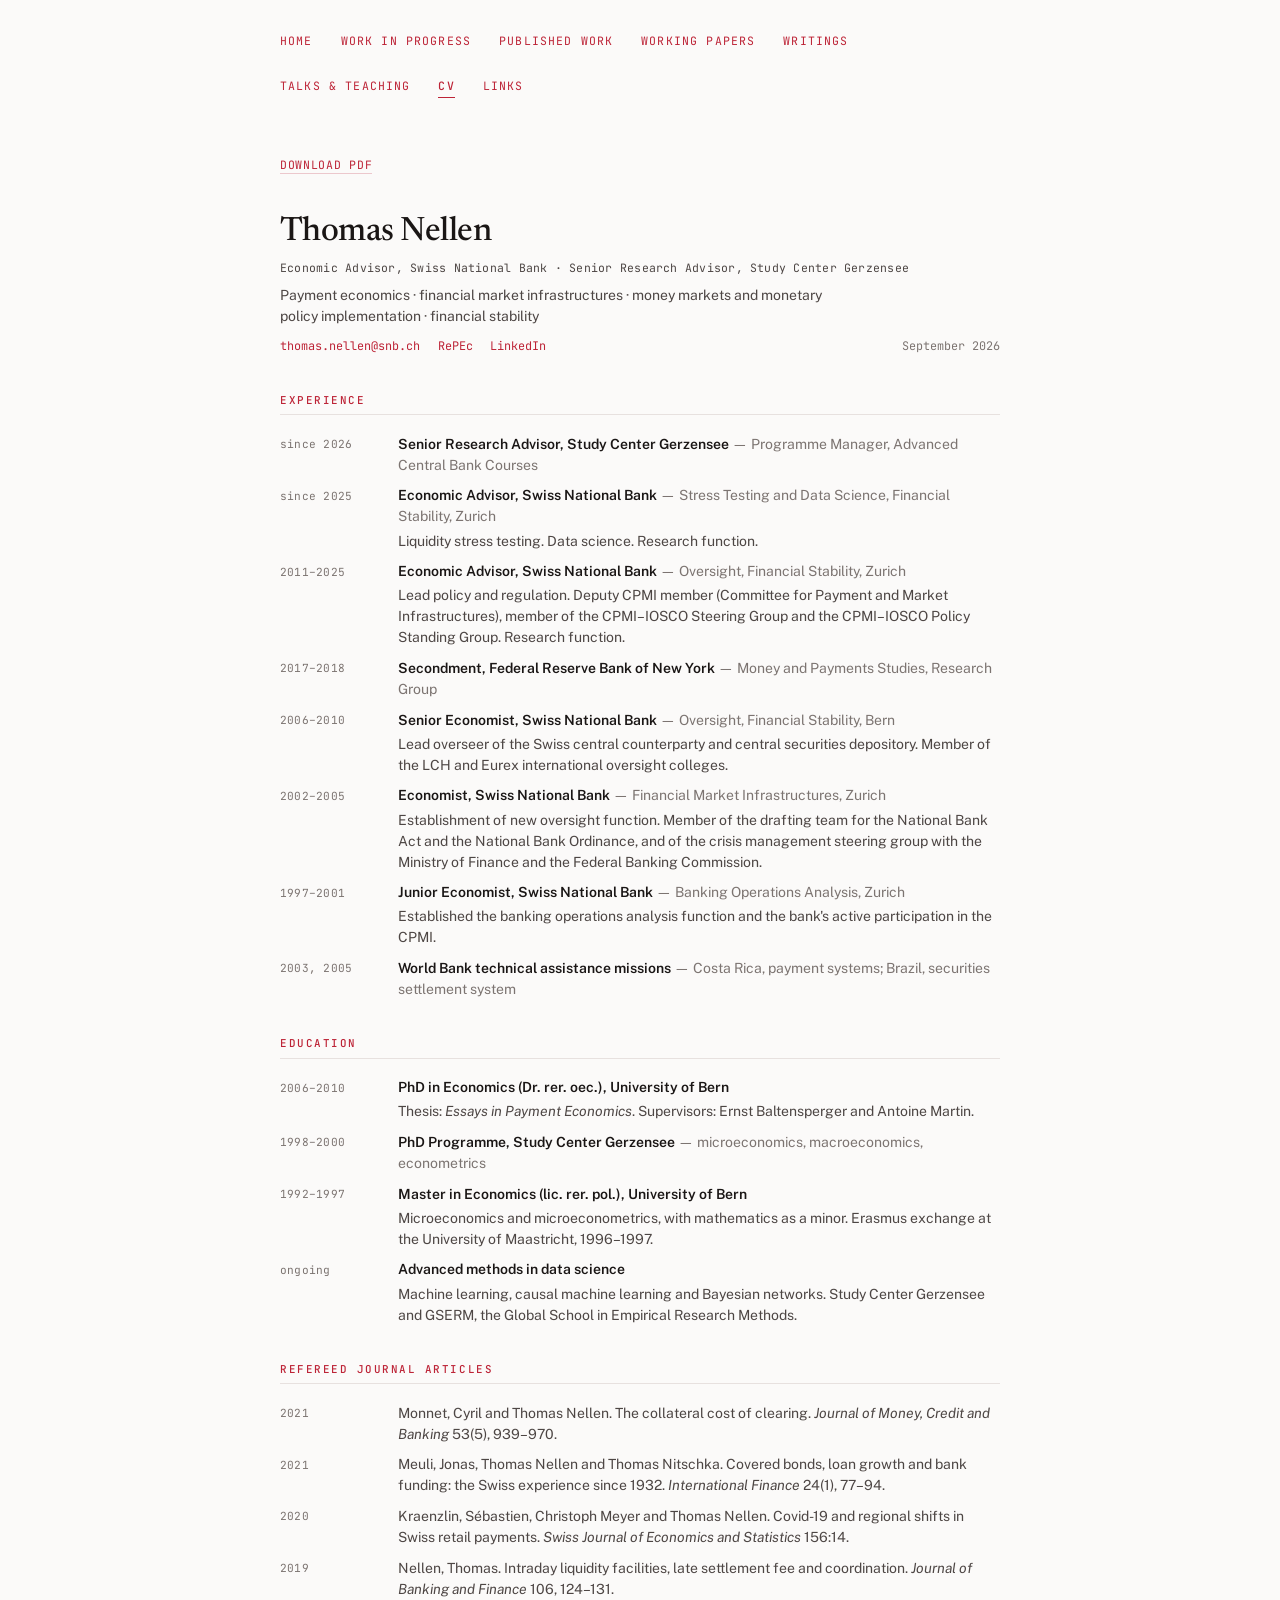
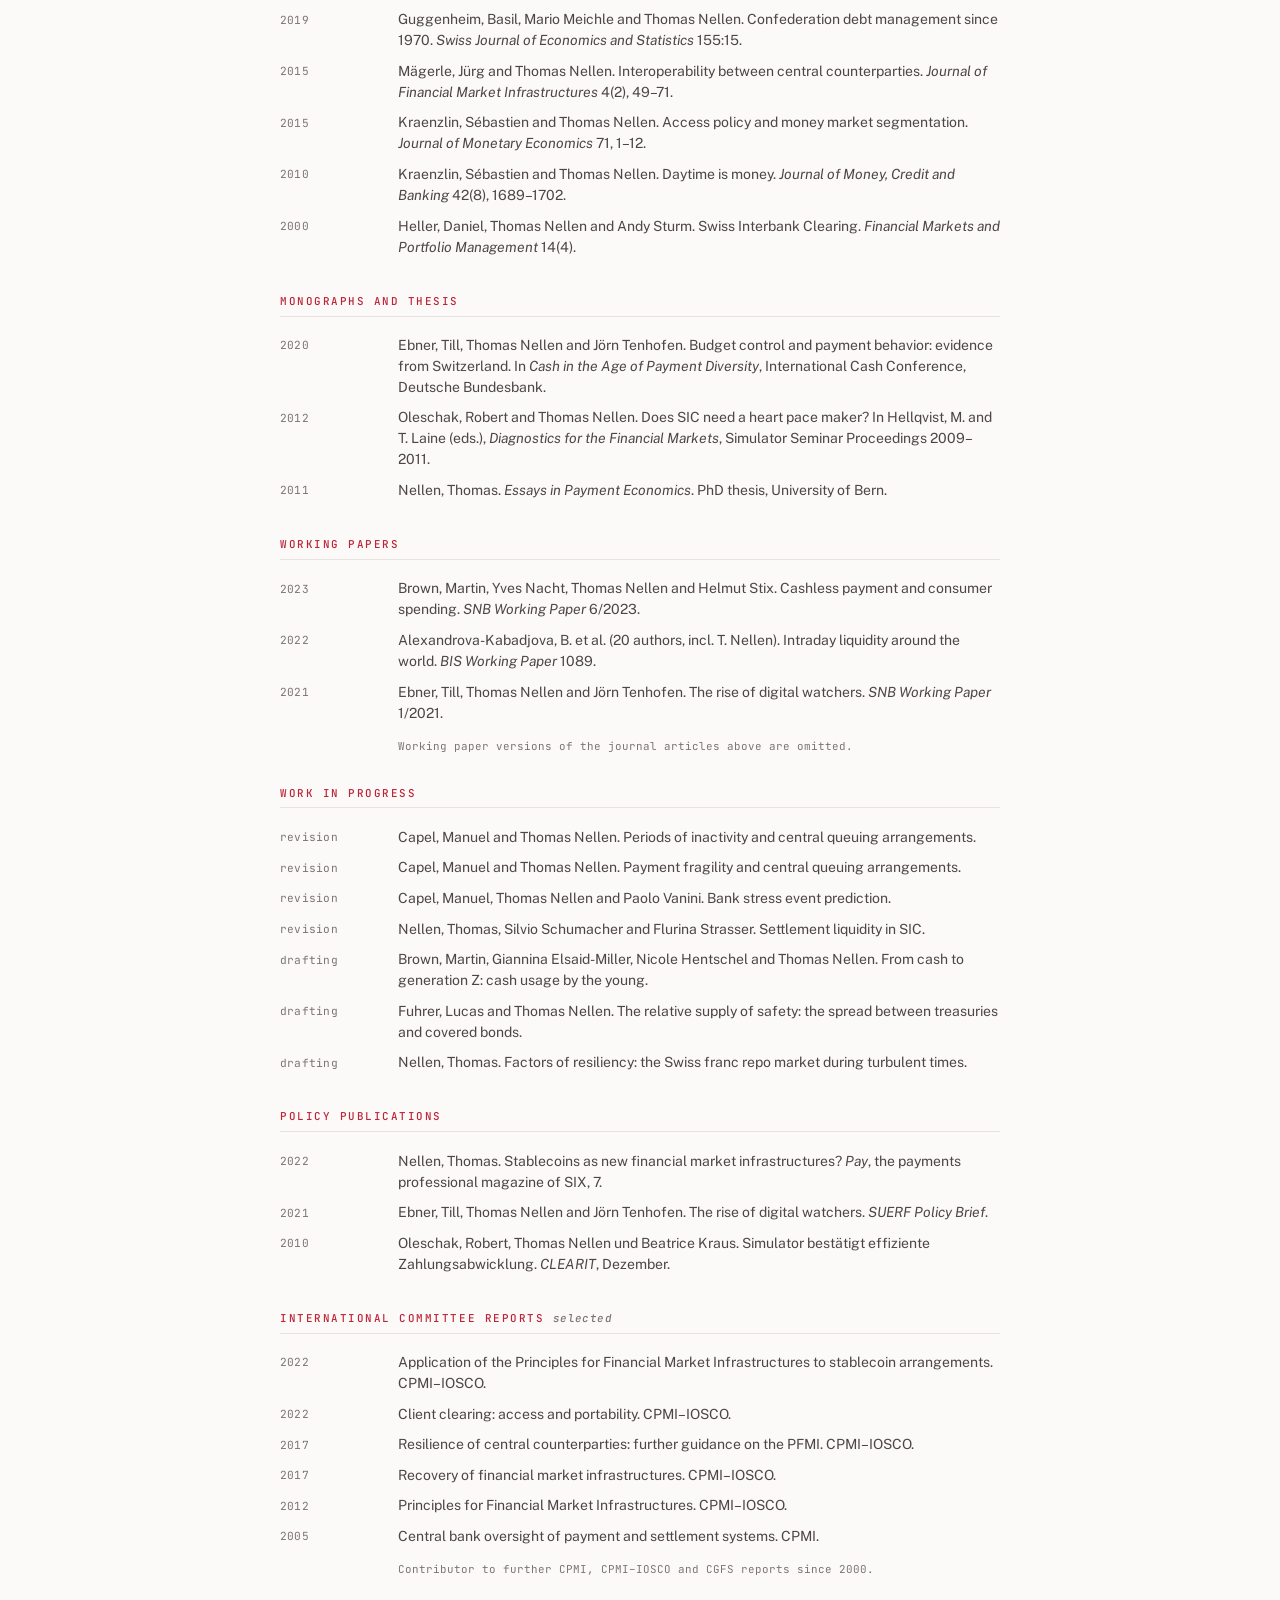
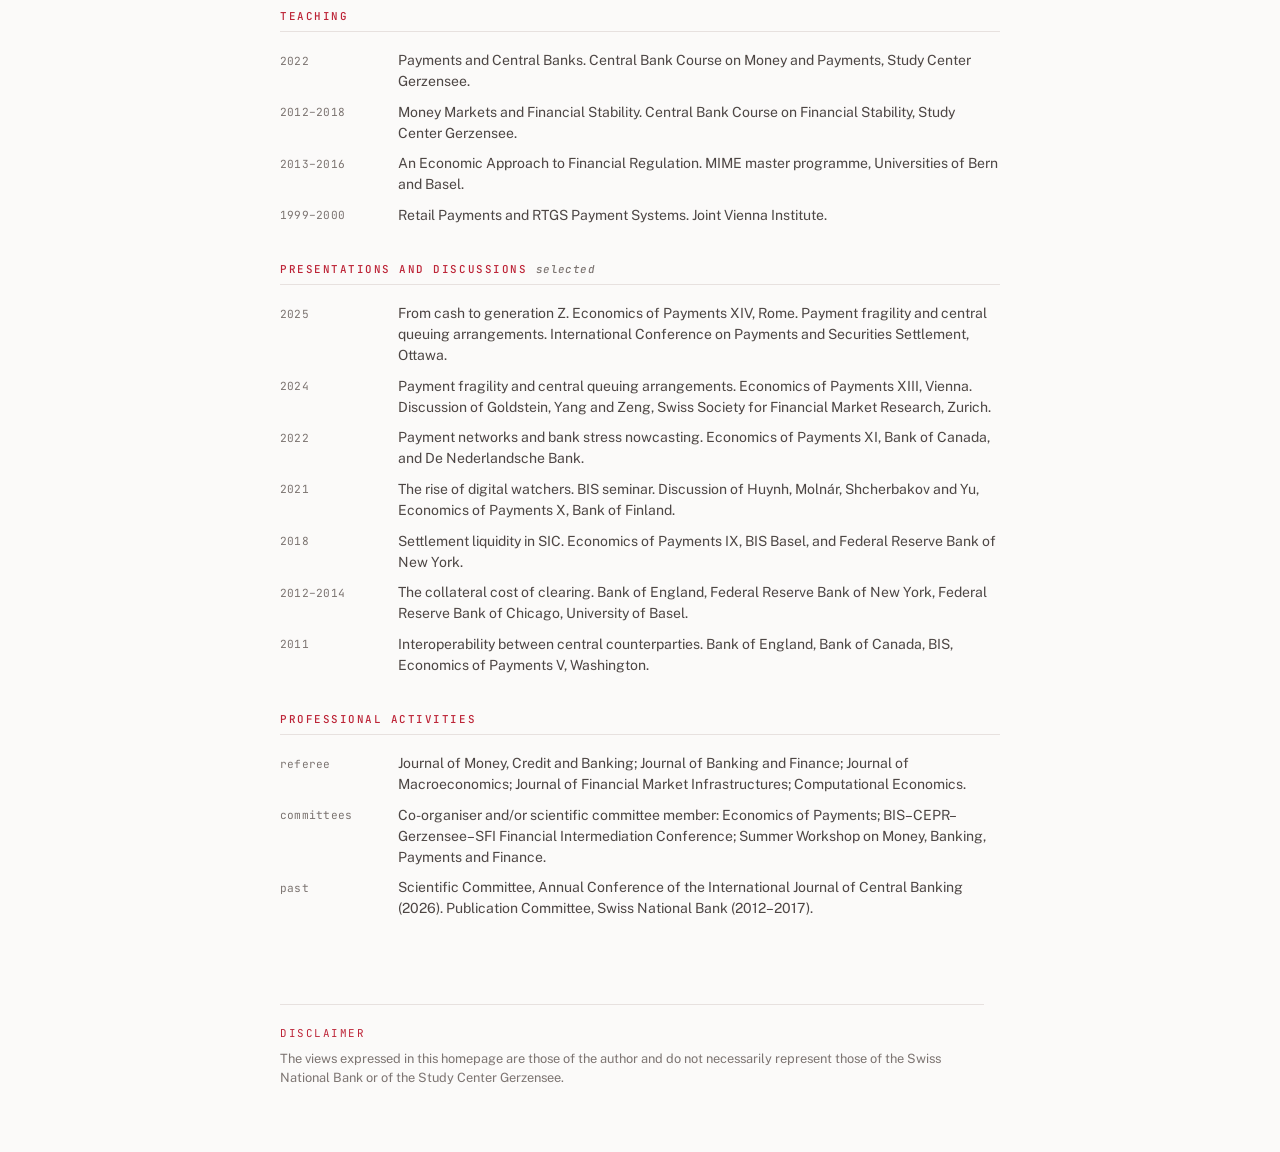
==== cv.html @ 77e06669 "Point Economics of Payments at Tokyo, add past conferences, reword The conference link now goes to t" ====
<!doctype html>
<html lang="en">
<head>
<meta charset="utf-8">
<meta name="viewport" content="width=device-width, initial-scale=1">
<title>Curriculum Vitae &mdash; Thomas Nellen</title>
<meta name="description" content="Curriculum vitae of Thomas Nellen, Economic Advisor at the Swiss National Bank.">
<link rel="preconnect" href="https://fonts.googleapis.com">
<link rel="preconnect" href="https://fonts.gstatic.com" crossorigin>
<link rel="stylesheet" href="https://fonts.googleapis.com/css2?family=Newsreader:opsz,wght@6..72,400;6..72,500;6..72,600&family=Public+Sans:wght@400;500;600&family=JetBrains+Mono:wght@400;500&display=swap">
<link rel="icon" href="assets/favicon.svg" type="image/svg+xml">
<link rel="stylesheet" href="assets/site.css">
<link rel="stylesheet" href="assets/cv.css">
</head>
<body>
<div class="cv">

  <nav class="nav screen-only">
    <a href="index.html">Home</a>
    <a href="work-in-progress.html">Work in progress</a>
    <a href="published.html">Published work</a>
    <a href="working-papers.html">Working papers</a>
    <a href="writings.html">Writings</a>
    <a href="talks.html">Talks &amp; teaching</a>
    <a href="cv.html" aria-current="page">CV</a>
    <a href="links.html">Links</a>
  </nav>
    <a href="assets/cv.pdf" class="screen-only pdf-link">Download PDF</a>

  <header class="cv-head">
    <h1>Thomas Nellen</h1>
    <p class="cv-role">Economic Advisor, Swiss National Bank &middot; Senior Research Advisor, Study Center Gerzensee</p>
    <p class="cv-fields">Payment economics &middot; financial market infrastructures &middot; money markets and
      monetary policy implementation &middot; financial stability</p>
    <p class="cv-contact">
      <a href="mailto:thomas.nellen@snb.ch">thomas.nellen@snb.ch</a>
      <a href="https://ideas.repec.org/f/pne256.html">RePEc</a>
      <a href="https://www.linkedin.com/in/thomas-nellen-3b46b4184">LinkedIn</a>
      <span class="cv-date">September 2026</span>
    </p>
  </header>

  <section>
    <h2>Experience</h2>
    <div class="e"><div class="y">since 2026</div><div class="c">
      <p class="t">Senior Research Advisor, Study Center Gerzensee <span class="w">&mdash; Programme Manager, Advanced Central Bank Courses</span></p>
    </div></div>
    <div class="e"><div class="y">since 2025</div><div class="c">
      <p class="t">Economic Advisor, Swiss National Bank <span class="w">&mdash; Stress Testing and Data Science, Financial Stability, Zurich</span></p>
      <p class="d">Liquidity stress testing. Data science. Research function.</p>
    </div></div>
    <div class="e"><div class="y">2011&ndash;2025</div><div class="c">
      <p class="t">Economic Advisor, Swiss National Bank <span class="w">&mdash; Oversight, Financial Stability, Zurich</span></p>
      <p class="d">Lead policy and regulation. Deputy CPMI member (Committee for Payment and Market
        Infrastructures), member of the CPMI&ndash;IOSCO Steering Group and the CPMI&ndash;IOSCO Policy
        Standing Group. Research function.</p>
    </div></div>
    <div class="e"><div class="y">2017&ndash;2018</div><div class="c">
      <p class="t">Secondment, Federal Reserve Bank of New York <span class="w">&mdash; Money and Payments Studies, Research Group</span></p>
    </div></div>
    <div class="e"><div class="y">2006&ndash;2010</div><div class="c">
      <p class="t">Senior Economist, Swiss National Bank <span class="w">&mdash; Oversight, Financial Stability, Bern</span></p>
      <p class="d">Lead overseer of the Swiss central counterparty and central securities depository.
        Member of the LCH and Eurex international oversight colleges.</p>
    </div></div>
    <div class="e"><div class="y">2002&ndash;2005</div><div class="c">
      <p class="t">Economist, Swiss National Bank <span class="w">&mdash; Financial Market Infrastructures, Zurich</span></p>
      <p class="d">Establishment of new oversight function. Member of the drafting team for the National Bank Act
        and the National Bank Ordinance, and of the crisis management steering group with the Ministry of
        Finance and the Federal Banking Commission.</p>
    </div></div>
    <div class="e"><div class="y">1997&ndash;2001</div><div class="c">
      <p class="t">Junior Economist, Swiss National Bank <span class="w">&mdash; Banking Operations Analysis, Zurich</span></p>
      <p class="d">Established the banking operations analysis function and the bank's active participation
        in the CPMI.</p>
    </div></div>
    <div class="e"><div class="y">2003, 2005</div><div class="c">
      <p class="t">World Bank technical assistance missions <span class="w">&mdash; Costa Rica, payment systems; Brazil, securities settlement system</span></p>
    </div></div>
  </section>

  <section>
    <h2>Education</h2>
    <div class="e"><div class="y">2006&ndash;2010</div><div class="c">
      <p class="t">PhD in Economics (Dr. rer. oec.), University of Bern</p>
      <p class="d">Thesis: <em>Essays in Payment Economics</em>. Supervisors: Ernst Baltensperger and Antoine Martin.</p>
    </div></div>
    <div class="e"><div class="y">1998&ndash;2000</div><div class="c">
      <p class="t">PhD Programme, Study Center Gerzensee <span class="w">&mdash; microeconomics, macroeconomics, econometrics</span></p>
    </div></div>
    <div class="e"><div class="y">1992&ndash;1997</div><div class="c">
      <p class="t">Master in Economics (lic. rer. pol.), University of Bern</p>
      <p class="d">Microeconomics and microeconometrics, with mathematics as a minor. Erasmus exchange at
        the University of Maastricht, 1996&ndash;1997.</p>
    </div></div>
    <div class="e"><div class="y">ongoing</div><div class="c">
      <p class="t">Advanced methods in data science</p>
      <p class="d">Machine learning, causal machine learning and Bayesian networks. Study Center Gerzensee
        and GSERM, the Global School in Empirical Research Methods.</p>
    </div></div>
  </section>

  <section>
    <h2>Refereed journal articles</h2>
    <div class="e"><div class="y">2021</div><div class="c"><p class="p">Monnet, Cyril and Thomas Nellen. The collateral cost of clearing. <em>Journal of Money, Credit and Banking</em> 53(5), 939&ndash;970.</p></div></div>
    <div class="e"><div class="y">2021</div><div class="c"><p class="p">Meuli, Jonas, Thomas Nellen and Thomas Nitschka. Covered bonds, loan growth and bank funding: the Swiss experience since 1932. <em>International Finance</em> 24(1), 77&ndash;94.</p></div></div>
    <div class="e"><div class="y">2020</div><div class="c"><p class="p">Kraenzlin, S&eacute;bastien, Christoph Meyer and Thomas Nellen. Covid-19 and regional shifts in Swiss retail payments. <em>Swiss Journal of Economics and Statistics</em> 156:14.</p></div></div>
    <div class="e"><div class="y">2019</div><div class="c"><p class="p">Nellen, Thomas. Intraday liquidity facilities, late settlement fee and coordination. <em>Journal of Banking and Finance</em> 106, 124&ndash;131.</p></div></div>
    <div class="e"><div class="y">2019</div><div class="c"><p class="p">Guggenheim, Basil, Mario Meichle and Thomas Nellen. Confederation debt management since 1970. <em>Swiss Journal of Economics and Statistics</em> 155:15.</p></div></div>
    <div class="e"><div class="y">2015</div><div class="c"><p class="p">M&auml;gerle, J&uuml;rg and Thomas Nellen. Interoperability between central counterparties. <em>Journal of Financial Market Infrastructures</em> 4(2), 49&ndash;71.</p></div></div>
    <div class="e"><div class="y">2015</div><div class="c"><p class="p">Kraenzlin, S&eacute;bastien and Thomas Nellen. Access policy and money market segmentation. <em>Journal of Monetary Economics</em> 71, 1&ndash;12.</p></div></div>
    <div class="e"><div class="y">2010</div><div class="c"><p class="p">Kraenzlin, S&eacute;bastien and Thomas Nellen. Daytime is money. <em>Journal of Money, Credit and Banking</em> 42(8), 1689&ndash;1702.</p></div></div>
    <div class="e"><div class="y">2000</div><div class="c"><p class="p">Heller, Daniel, Thomas Nellen and Andy Sturm. Swiss Interbank Clearing. <em>Financial Markets and Portfolio Management</em> 14(4).</p></div></div>
  </section>

  <section>
    <h2>Monographs and thesis</h2>
    <div class="e"><div class="y">2020</div><div class="c"><p class="p">Ebner, Till, Thomas Nellen and J&ouml;rn Tenhofen. Budget control and payment behavior: evidence from Switzerland. In <em>Cash in the Age of Payment Diversity</em>, International Cash Conference, Deutsche Bundesbank.</p></div></div>
    <div class="e"><div class="y">2012</div><div class="c"><p class="p">Oleschak, Robert and Thomas Nellen. Does SIC need a heart pace maker? In Hellqvist, M. and T. Laine (eds.), <em>Diagnostics for the Financial Markets</em>, Simulator Seminar Proceedings 2009&ndash;2011.</p></div></div>
    <div class="e"><div class="y">2011</div><div class="c"><p class="p">Nellen, Thomas. <em>Essays in Payment Economics</em>. PhD thesis, University of Bern.</p></div></div>
  </section>

  <section>
    <h2>Working papers</h2>
    <div class="e"><div class="y">2023</div><div class="c"><p class="p">Brown, Martin, Yves Nacht, Thomas Nellen and Helmut Stix. Cashless payment and consumer spending. <em>SNB Working Paper</em> 6/2023.</p></div></div>
    <div class="e"><div class="y">2022</div><div class="c"><p class="p">Alexandrova-Kabadjova, B. et al. (20 authors, incl. T. Nellen). Intraday liquidity around the world. <em>BIS Working Paper</em> 1089.</p></div></div>
    <div class="e"><div class="y">2021</div><div class="c"><p class="p">Ebner, Till, Thomas Nellen and J&ouml;rn Tenhofen. The rise of digital watchers. <em>SNB Working Paper</em> 1/2021.</p></div></div>
    <p class="note-line">Working paper versions of the journal articles above are omitted.</p>
  </section>

  <section>
    <h2>Work in progress</h2>
    <div class="e"><div class="y">revision</div><div class="c"><p class="p">Capel, Manuel and Thomas Nellen. Periods of inactivity and central queuing arrangements.</p></div></div>
    <div class="e"><div class="y">revision</div><div class="c"><p class="p">Capel, Manuel and Thomas Nellen. Payment fragility and central queuing arrangements.</p></div></div>
    <div class="e"><div class="y">revision</div><div class="c"><p class="p">Capel, Manuel, Thomas Nellen and Paolo Vanini. Bank stress event prediction.</p></div></div>
    <div class="e"><div class="y">revision</div><div class="c"><p class="p">Nellen, Thomas, Silvio Schumacher and Flurina Strasser. Settlement liquidity in SIC.</p></div></div>
    <div class="e"><div class="y">drafting</div><div class="c"><p class="p">Brown, Martin, Giannina Elsaid-Miller, Nicole Hentschel and Thomas Nellen. From cash to generation Z: cash usage by the young.</p></div></div>
    <div class="e"><div class="y">drafting</div><div class="c"><p class="p">Fuhrer, Lucas and Thomas Nellen. The relative supply of safety: the spread between treasuries and covered bonds.</p></div></div>
    <div class="e"><div class="y">drafting</div><div class="c"><p class="p">Nellen, Thomas. Factors of resiliency: the Swiss franc repo market during turbulent times.</p></div></div>
  </section>

  <section>
    <h2>Policy publications</h2>
    <div class="e"><div class="y">2022</div><div class="c"><p class="p">Nellen, Thomas. Stablecoins as new financial market infrastructures? <em>Pay</em>, the payments professional magazine of SIX, 7.</p></div></div>
    <div class="e"><div class="y">2021</div><div class="c"><p class="p">Ebner, Till, Thomas Nellen and J&ouml;rn Tenhofen. The rise of digital watchers. <em>SUERF Policy Brief</em>.</p></div></div>
    <div class="e"><div class="y">2010</div><div class="c"><p class="p">Oleschak, Robert, Thomas Nellen und Beatrice Kraus. Simulator best&auml;tigt effiziente Zahlungsabwicklung. <em>CLEARIT</em>, Dezember.</p></div></div>
  </section>

  <section>
    <h2>International committee reports <span class="h-note">selected</span></h2>
    <div class="e"><div class="y">2022</div><div class="c"><p class="p">Application of the Principles for Financial Market Infrastructures to stablecoin arrangements. CPMI&ndash;IOSCO.</p></div></div>
    <div class="e"><div class="y">2022</div><div class="c"><p class="p">Client clearing: access and portability. CPMI&ndash;IOSCO.</p></div></div>
    <div class="e"><div class="y">2017</div><div class="c"><p class="p">Resilience of central counterparties: further guidance on the PFMI. CPMI&ndash;IOSCO.</p></div></div>
    <div class="e"><div class="y">2017</div><div class="c"><p class="p">Recovery of financial market infrastructures. CPMI&ndash;IOSCO.</p></div></div>
    <div class="e"><div class="y">2012</div><div class="c"><p class="p">Principles for Financial Market Infrastructures. CPMI&ndash;IOSCO.</p></div></div>
    <div class="e"><div class="y">2005</div><div class="c"><p class="p">Central bank oversight of payment and settlement systems. CPMI.</p></div></div>
    <p class="note-line">Contributor to further CPMI, CPMI&ndash;IOSCO and CGFS reports since 2000.</p>
  </section>

  <section>
    <h2>Teaching</h2>
    <div class="e"><div class="y">2022</div><div class="c"><p class="p">Payments and Central Banks. Central Bank Course on Money and Payments, Study Center Gerzensee.</p></div></div>
    <div class="e"><div class="y">2012&ndash;2018</div><div class="c"><p class="p">Money Markets and Financial Stability. Central Bank Course on Financial Stability, Study Center Gerzensee.</p></div></div>
    <div class="e"><div class="y">2013&ndash;2016</div><div class="c"><p class="p">An Economic Approach to Financial Regulation. MIME master programme, Universities of Bern and Basel.</p></div></div>
    <div class="e"><div class="y">1999&ndash;2000</div><div class="c"><p class="p">Retail Payments and RTGS Payment Systems. Joint Vienna Institute.</p></div></div>
  </section>

  <section>
    <h2>Presentations and discussions <span class="h-note">selected</span></h2>
    <div class="e"><div class="y">2025</div><div class="c"><p class="p">From cash to generation Z. Economics of Payments XIV, Rome. Payment fragility and central queuing arrangements. International Conference on Payments and Securities Settlement, Ottawa.</p></div></div>
    <div class="e"><div class="y">2024</div><div class="c"><p class="p">Payment fragility and central queuing arrangements. Economics of Payments XIII, Vienna. Discussion of Goldstein, Yang and Zeng, Swiss Society for Financial Market Research, Zurich.</p></div></div>
    <div class="e"><div class="y">2022</div><div class="c"><p class="p">Payment networks and bank stress nowcasting. Economics of Payments XI, Bank of Canada, and De Nederlandsche Bank.</p></div></div>
    <div class="e"><div class="y">2021</div><div class="c"><p class="p">The rise of digital watchers. BIS seminar. Discussion of Huynh, Moln&aacute;r, Shcherbakov and Yu, Economics of Payments X, Bank of Finland.</p></div></div>
    <div class="e"><div class="y">2018</div><div class="c"><p class="p">Settlement liquidity in SIC. Economics of Payments IX, BIS Basel, and Federal Reserve Bank of New York.</p></div></div>
    <div class="e"><div class="y">2012&ndash;2014</div><div class="c"><p class="p">The collateral cost of clearing. Bank of England, Federal Reserve Bank of New York, Federal Reserve Bank of Chicago, University of Basel.</p></div></div>
    <div class="e"><div class="y">2011</div><div class="c"><p class="p">Interoperability between central counterparties. Bank of England, Bank of Canada, BIS, Economics of Payments V, Washington.</p></div></div>
  </section>

  <section>
    <h2>Professional activities</h2>
    <div class="e"><div class="y">referee</div><div class="c"><p class="p">Journal of Money, Credit and Banking; Journal of Banking and Finance; Journal of Macroeconomics; Journal of Financial Market Infrastructures; Computational Economics.</p></div></div>
    <div class="e"><div class="y">committees</div><div class="c"><p class="p">Co-organiser and/or scientific committee member: Economics of Payments; BIS&ndash;CEPR&ndash;Gerzensee&ndash;SFI Financial Intermediation Conference; Summer Workshop on Money, Banking, Payments and Finance.</p></div></div>
    <div class="e"><div class="y">past</div><div class="c"><p class="p">Scientific Committee, Annual Conference of the International Journal of Central Banking (2026). Publication Committee, Swiss National Bank (2012&ndash;2017).</p></div></div>
  </section>

  <footer class="foot screen-only">
    <p class="foot-label">Disclaimer</p>
    <p class="foot-text">The views expressed in this homepage are those of the author and do not necessarily represent those of the Swiss National Bank or of the Study Center Gerzensee.</p>
  </footer>

</div>
</body>
</html>
---- assets/site.css ----
/* ---------------------------------------------------------------
   Design tokens. Light palette is defined here in full; the two
   blocks below only redefine values, never introduce new ones.
   --------------------------------------------------------------- */
:root {
  --paper:      #fbfaf9;
  --surface:    #ffffff;
  --ink:        #1a1615;
  --ink-soft:   #4d4644;
  --ink-mute:   #7c7471;
  --rule:       #e7e1df;
  --accent:     #bd2437;
  --accent-dim: #fae9eb;
  --rule-accent:#ecc8cd;
  --focus:      #c04553;

  --font-display: "Newsreader", Georgia, "Times New Roman", serif;
  --font-body:    "Public Sans", -apple-system, BlinkMacSystemFont, "Segoe UI", Helvetica, Arial, sans-serif;
  --font-mono:    "JetBrains Mono", ui-monospace, SFMono-Regular, Menlo, Consolas, monospace;

  --measure: 34rem;
  --gutter:  8.5rem;
}

@media (prefers-color-scheme: dark) {
  :root:not([data-theme="light"]) {
    --paper:      #141110;
    --surface:    #1c1817;
    --ink:        #ece8e6;
    --ink-soft:   #bcb4b1;
    --ink-mute:   #8e8683;
    --rule:       #332d2c;
    --accent:     #ea8f96;
    --accent-dim: #332225;
    --rule-accent:#4d3035;
    --focus:      #e08b90;
  }
}

:root[data-theme="dark"] {
  --paper:      #141110;
  --surface:    #1c1817;
  --ink:        #ece8e6;
  --ink-soft:   #bcb4b1;
  --ink-mute:   #8e8683;
  --rule:       #332d2c;
  --accent:     #ea8f96;
  --accent-dim: #332225;
  --rule-accent:#4d3035;
  --focus:      #e08b90;
}

/* --------------------------------------------------------------- */

*, *::before, *::after { box-sizing: border-box; }

body {
  margin: 0;
  background: var(--paper);
  color: var(--ink);
  font-family: var(--font-body);
  font-size: 16px;
  line-height: 1.6;
  -webkit-font-smoothing: antialiased;
}

.page {
  max-width: 54rem;
  margin: 0 auto;
  padding-inline: 1.5rem;
  padding-block: 2rem 6rem;
}

a {
  color: var(--accent);
  text-decoration-thickness: 1px;
  text-underline-offset: 3px;
}
a:hover { color: var(--ink); }

:focus-visible {
  outline: 2px solid var(--focus);
  outline-offset: 3px;
  border-radius: 2px;
}

/* --- Navigation ------------------------------------------------- */

.nav {
  display: flex;
  flex-wrap: wrap;
  gap: 1.75rem;
  font-family: var(--font-mono);
  font-size: 0.72rem;
  letter-spacing: 0.1em;
  text-transform: uppercase;
  padding-bottom: 3.5rem;
}
.nav a {
  color: var(--accent);
  text-decoration: none;
}
.nav a:hover { color: var(--ink); }
.nav a[aria-current="page"] {
  color: var(--accent);
  font-weight: 500;
  border-bottom: 1px solid var(--accent);
  padding-bottom: 2px;
}

/* --- Masthead --------------------------------------------------- */

.masthead { display: flex; flex-direction: column; gap: 1.5rem; }

h1.name {
  font-family: var(--font-display);
  font-weight: 500;
  font-size: clamp(2.4rem, 6vw, 3.4rem);
  line-height: 1.05;
  letter-spacing: -0.02em;
  margin: 0;
  text-wrap: balance;
}

.affiliation {
  font-family: var(--font-mono);
  font-size: 0.74rem;
  letter-spacing: 0.08em;
  text-transform: uppercase;
  color: var(--accent);
  margin: -0.75rem 0 0;
}

.bio {
  max-width: var(--measure);
  font-size: 1.0625rem;
  color: var(--ink-soft);
  margin: 0;
}
.bio strong { color: var(--ink); font-weight: 600; }

.contact {
  display: flex;
  flex-wrap: wrap;
  gap: 0.5rem 1.25rem;
  font-family: var(--font-mono);
  font-size: 0.8rem;
  color: var(--accent);
}
.contact a { text-decoration: none; border-bottom: 1px solid var(--accent-dim); }
.contact a:hover { border-bottom-color: var(--accent); }

/* --- Section headings ------------------------------------------- */

.section { padding-top: 4.5rem; }

h2.section-title {
  font-family: var(--font-mono);
  font-size: 0.72rem;
  font-weight: 500;
  letter-spacing: 0.14em;
  text-transform: uppercase;
  color: var(--accent);
  margin: 0 0 1.75rem;
  padding-bottom: 0.75rem;
  border-bottom: 1px solid var(--rule-accent);
}

/* --- Updates: date gutter + entry ------------------------------- */

.updates { display: flex; flex-direction: column; }

.update {
  display: grid;
  grid-template-columns: var(--gutter) 1fr;
  gap: 0 1.5rem;
  padding: 0.9rem 0;
  border-bottom: 1px solid var(--rule);
}
.update:last-child { border-bottom: none; }

.update-date {
  font-family: var(--font-mono);
  font-size: 0.72rem;
  letter-spacing: 0.04em;
  color: var(--accent);
  padding-top: 0.28rem;
  font-variant-numeric: tabular-nums;
}
.update-title {
  font-family: var(--font-display);
  font-size: 1.0625rem;
  line-height: 1.35;
  margin: 0;
  font-weight: 450;
}
.update-title a {
  text-decoration: none;
  color: var(--ink);
  border-bottom: 1px solid var(--rule-accent);
}
.update-title a:hover { color: var(--accent); border-bottom-color: var(--accent); }
.update-venue {
  font-size: 0.875rem;
  color: var(--ink-mute);
  margin: 0.15rem 0 0;
}

/* --- Topic filter ----------------------------------------------- */

.filter {
  display: flex;
  flex-wrap: wrap;
  gap: 0.4rem;
  margin: 0 0 2.5rem;
  padding: 0;
  list-style: none;
}
.filter button {
  font-family: var(--font-mono);
  font-size: 0.7rem;
  letter-spacing: 0.04em;
  color: var(--ink-mute);
  background: transparent;
  border: 1px solid var(--rule);
  border-radius: 999px;
  padding: 0.28rem 0.7rem;
  cursor: pointer;
  transition: color 0.12s, border-color 0.12s, background-color 0.12s;
}
.filter button:hover { color: var(--ink); border-color: var(--ink-mute); }
.filter button[aria-pressed="true"] {
  color: var(--accent);
  border-color: var(--accent);
  background: var(--accent-dim);
}

/* --- Papers ----------------------------------------------------- */

.papers { display: flex; flex-direction: column; }

.paper {
  padding: 1.75rem 0;
  border-bottom: 1px solid var(--rule);
  max-width: 44rem;
}
.paper:last-child { border-bottom: none; }
.paper[hidden] { display: none; }

.paper-title {
  font-family: var(--font-display);
  font-size: 1.25rem;
  font-weight: 500;
  line-height: 1.3;
  margin: 0;
  text-wrap: balance;
}
.paper-authors {
  font-size: 0.9rem;
  color: var(--ink-soft);
  margin: 0.35rem 0 0;
}
.paper-venue {
  font-family: var(--font-mono);
  font-size: 0.72rem;
  letter-spacing: 0.04em;
  color: var(--accent);
  margin: 0.4rem 0 0;
}
.paper-abstract {
  font-size: 0.9375rem;
  color: var(--ink-soft);
  margin: 0.85rem 0 0;
  max-width: var(--measure);
}
.paper-links {
  display: flex;
  gap: 1rem;
  font-family: var(--font-mono);
  font-size: 0.72rem;
  letter-spacing: 0.04em;
  margin-top: 0.85rem;
}

.empty {
  font-size: 0.9375rem;
  color: var(--ink-mute);
  padding: 1.5rem 0;
}

/* --- Citation block --------------------------------------------- */

.cite { margin-top: 0.85rem; }

.cite summary {
  display: inline-flex;
  align-items: baseline;
  gap: 0.4rem;
  font-family: var(--font-mono);
  font-size: 0.72rem;
  letter-spacing: 0.04em;
  color: var(--accent);
  cursor: pointer;
  list-style: none;
  width: fit-content;
}
.cite summary::-webkit-details-marker { display: none; }
.cite summary::before { content: "+"; width: 0.7em; }
.cite[open] summary::before { content: "\2013"; }
.cite summary:hover { color: var(--ink); }

.cite-body {
  margin-top: 0.7rem;
  padding: 0.85rem 0 0.85rem 0.95rem;
  border-left: 2px solid var(--accent-dim);
  display: flex;
  flex-direction: column;
  align-items: flex-start;
  gap: 0.7rem;
  max-width: 44rem;
}

pre.bibtex {
  margin: 0;
  width: 100%;
  overflow-x: auto;
  font-family: var(--font-mono);
  font-size: 0.7rem;
  line-height: 1.6;
  color: var(--ink-soft);
  tab-size: 2;
}

.copy {
  font-family: var(--font-mono);
  font-size: 0.68rem;
  letter-spacing: 0.04em;
  color: var(--accent);
  background: transparent;
  border: 1px solid var(--rule);
  border-radius: 999px;
  padding: 0.22rem 0.65rem;
  cursor: pointer;
  transition: color 0.12s, border-color 0.12s, background-color 0.12s;
}
.copy:hover { border-color: var(--accent); background: var(--accent-dim); }
.copy[data-state="done"] { color: var(--accent); border-color: var(--accent); background: var(--accent-dim); }

/* --- Writing list ----------------------------------------------- */

.writing {
  display: grid;
  grid-template-columns: var(--gutter) 1fr;
  gap: 0 1.5rem;
  padding: 1.1rem 0;
  border-bottom: 1px solid var(--rule);
}
.writing:last-child { border-bottom: none; }
.writing-meta {
  font-family: var(--font-mono);
  font-size: 0.72rem;
  color: var(--accent);
  padding-top: 0.3rem;
  font-variant-numeric: tabular-nums;
}
.writing-title {
  font-family: var(--font-display);
  font-size: 1.125rem;
  font-weight: 450;
  line-height: 1.35;
  margin: 0;
}
.writing-title a {
  text-decoration: none;
  color: var(--ink);
  border-bottom: 1px solid var(--rule-accent);
}
.writing-title a:hover { color: var(--accent); border-bottom-color: var(--accent); }
.writing-note {
  font-size: 0.9rem;
  color: var(--ink-mute);
  margin: 0.25rem 0 0;
  max-width: var(--measure);
}

/* --- Footer ----------------------------------------------------- */

.foot {
  margin-top: 5rem;
  padding-top: 1.25rem;
  border-top: 1px solid var(--rule);
  max-width: 44rem;
  display: flex;
  flex-direction: column;
  gap: 0.45rem;
}
.foot-label {
  font-family: var(--font-mono);
  font-size: 0.68rem;
  letter-spacing: 0.14em;
  text-transform: uppercase;
  color: var(--accent);
  margin: 0;
}
.foot-text {
  font-size: 0.8rem;
  line-height: 1.55;
  color: var(--ink-mute);
  margin: 0;
}
.foot-updated {
  font-family: var(--font-mono);
  font-size: 0.7rem;
  letter-spacing: 0.04em;
  color: var(--accent);
  margin: 0.35rem 0 0;
}

/* --- Narrow screens --------------------------------------------- */

@media (max-width: 34rem) {
  .update, .writing { grid-template-columns: 1fr; gap: 0.3rem; }
  .update-date, .writing-meta { padding-top: 0; order: 2; }
  .page { padding-block: 1.5rem 4rem; }
  .nav { padding-bottom: 2.5rem; gap: 1.25rem; }
}

@media (prefers-reduced-motion: reduce) {
  * { transition: none !important; animation: none !important; }
}
---- assets/cv.css ----
/* Curriculum vitae. Inherits the site palette and typefaces from
   site.css, then overrides for a denser, print-first layout. */

.cv {
  max-width: 48rem;
  margin: 0 auto;
  padding-inline: 1.5rem;
  padding-block: 2rem 4rem;
  font-size: 0.875rem;
  line-height: 1.5;
}

.cv-head { margin-bottom: 2.25rem; }

.cv-head h1 {
  font-family: var(--font-display);
  font-weight: 500;
  font-size: 2.1rem;
  letter-spacing: -0.015em;
  line-height: 1.1;
  margin: 0 0 0.5rem;
}

.cv-role {
  font-family: var(--font-mono);
  font-size: 0.72rem;
  letter-spacing: 0.06em;
  text-transform: none;
  letter-spacing: 0.02em;
  color: var(--ink-soft);
  margin: 0 0 0.55rem;
}

.cv-fields {
  font-size: 0.875rem;
  color: var(--ink-soft);
  margin: 0 0 0.7rem;
  max-width: 36rem;
}

.cv-contact {
  display: flex;
  flex-wrap: wrap;
  gap: 0.4rem 1.1rem;
  font-family: var(--font-mono);
  font-size: 0.74rem;
  margin: 0;
}
.cv-contact a { color: var(--accent); text-decoration: none; }

.cv h2 {
  font-family: var(--font-mono);
  font-size: 0.68rem;
  font-weight: 500;
  letter-spacing: 0.14em;
  text-transform: uppercase;
  color: var(--accent);
  margin: 1.9rem 0 0.85rem;
  padding-bottom: 0.4rem;
  border-bottom: 1px solid var(--rule);
}
.cv h2 .h-note {
  text-transform: none;
  letter-spacing: 0.04em;
  color: var(--ink-mute);
  font-style: italic;
}

/* One entry: year gutter, then content. */
.e {
  display: grid;
  grid-template-columns: 6.25rem 1fr;
  gap: 0 1.1rem;
  padding: 0.3rem 0;
  break-inside: avoid;
  page-break-inside: avoid;
}

.e .y {
  font-family: var(--font-mono);
  font-size: 0.7rem;
  letter-spacing: 0.02em;
  color: var(--ink-mute);
  padding-top: 0.15rem;
  font-variant-numeric: tabular-nums;
}

.e .t { margin: 0; font-weight: 600; color: var(--ink); }
.e .t .w { font-weight: 400; color: var(--ink-mute); }
.e .d { margin: 0.2rem 0 0; color: var(--ink-soft); }
.e .p { margin: 0; color: var(--ink-soft); }
.e em { font-style: italic; }

.note-line {
  font-family: var(--font-mono);
  font-size: 0.68rem;
  color: var(--ink-mute);
  margin: 0.6rem 0 0 7.35rem;
}

.cv-date { color: var(--ink-mute); margin-left: auto; }

@media (max-width: 34rem) {
  .e { grid-template-columns: 1fr; gap: 0.15rem; }
  .e .y { padding-top: 0; }
  .note-line { margin-left: 0; }
}

/* --- Print -------------------------------------------------------
   Chrome renders this to assets/cv.pdf. Force the light palette so
   the file never inherits a dark viewer theme, and keep the accent
   colour rather than letting the printer drop it.
   ----------------------------------------------------------------- */

@page {
  size: A4;
  margin: 16mm 15mm 14mm;
}

@media print {
  :root {
    --paper:      #ffffff;
    --ink:        #000000;
    --ink-soft:   #26211f;
    --ink-mute:   #6b6360;
    --rule:       #cfc8c5;
    --accent:     #bd2437;
  }

  html, body {
    background: #ffffff;
    -webkit-print-color-adjust: exact;
    print-color-adjust: exact;
  }

  .screen-only { display: none !important; }

  .cv {
    max-width: none;
    padding: 0;
    font-size: 9.3pt;
    line-height: 1.4;
  }

  .cv-head { margin-bottom: 7mm; }
  .cv-head h1 { font-size: 20pt; }
  .cv-role, .cv-contact { font-size: 7.6pt; }
  .cv-fields { font-size: 9pt; }
  .cv-contact a { color: var(--accent); }

  .cv h2 {
    font-size: 7.4pt;
    margin: 5mm 0 2.2mm;
    break-after: avoid;
    page-break-after: avoid;
  }

  .e { grid-template-columns: 22mm 1fr; gap: 0 5mm; padding: 0.7mm 0; }
  .e .y { font-size: 7.4pt; }
  .note-line { font-size: 7.2pt; margin-left: 27mm; }

  section { break-inside: auto; }
}

.pdf-link {
  display: inline-block;
  font-family: var(--font-mono);
  font-size: 0.72rem;
  letter-spacing: 0.06em;
  text-transform: uppercase;
  color: var(--accent);
  text-decoration: none;
  border-bottom: 1px solid var(--rule-accent);
  margin: -2.5rem 0 2.5rem;
}
.pdf-link:hover { border-bottom-color: var(--accent); }
@media print { .pdf-link { display: none !important; } }
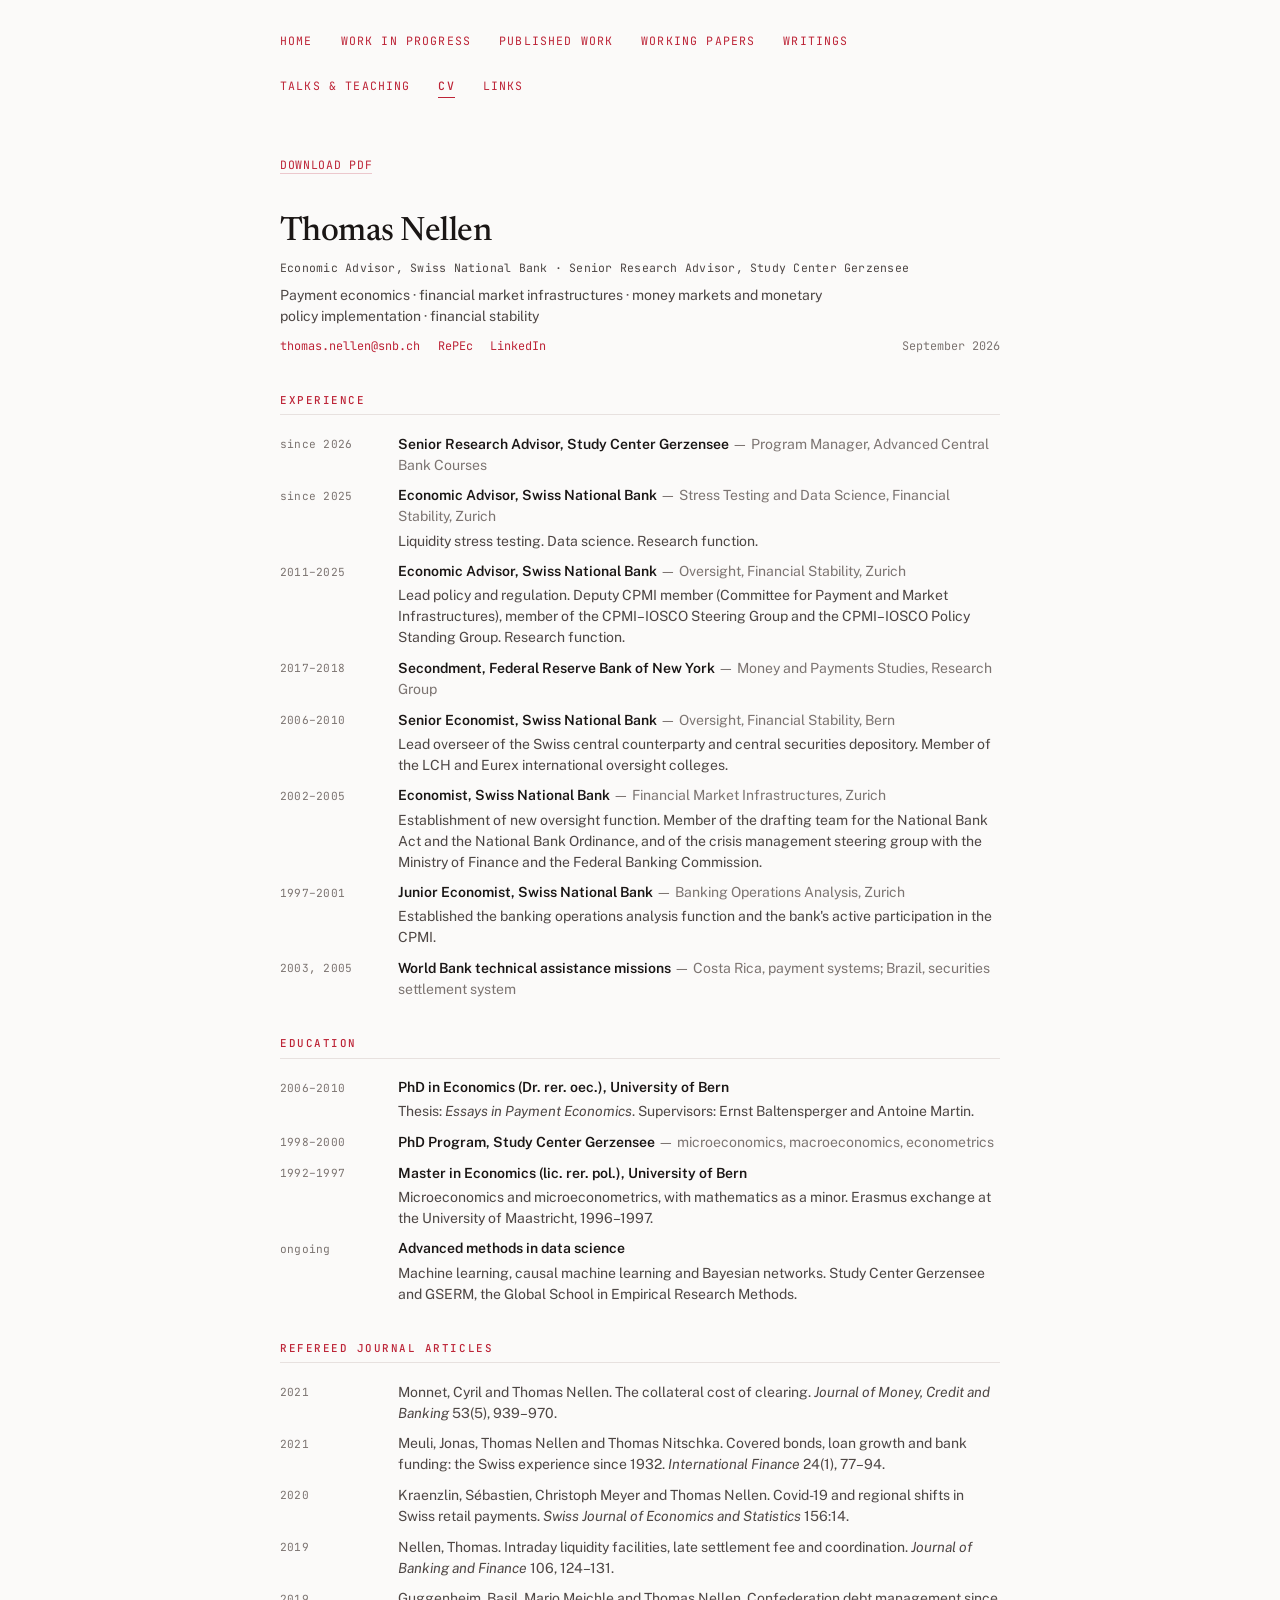
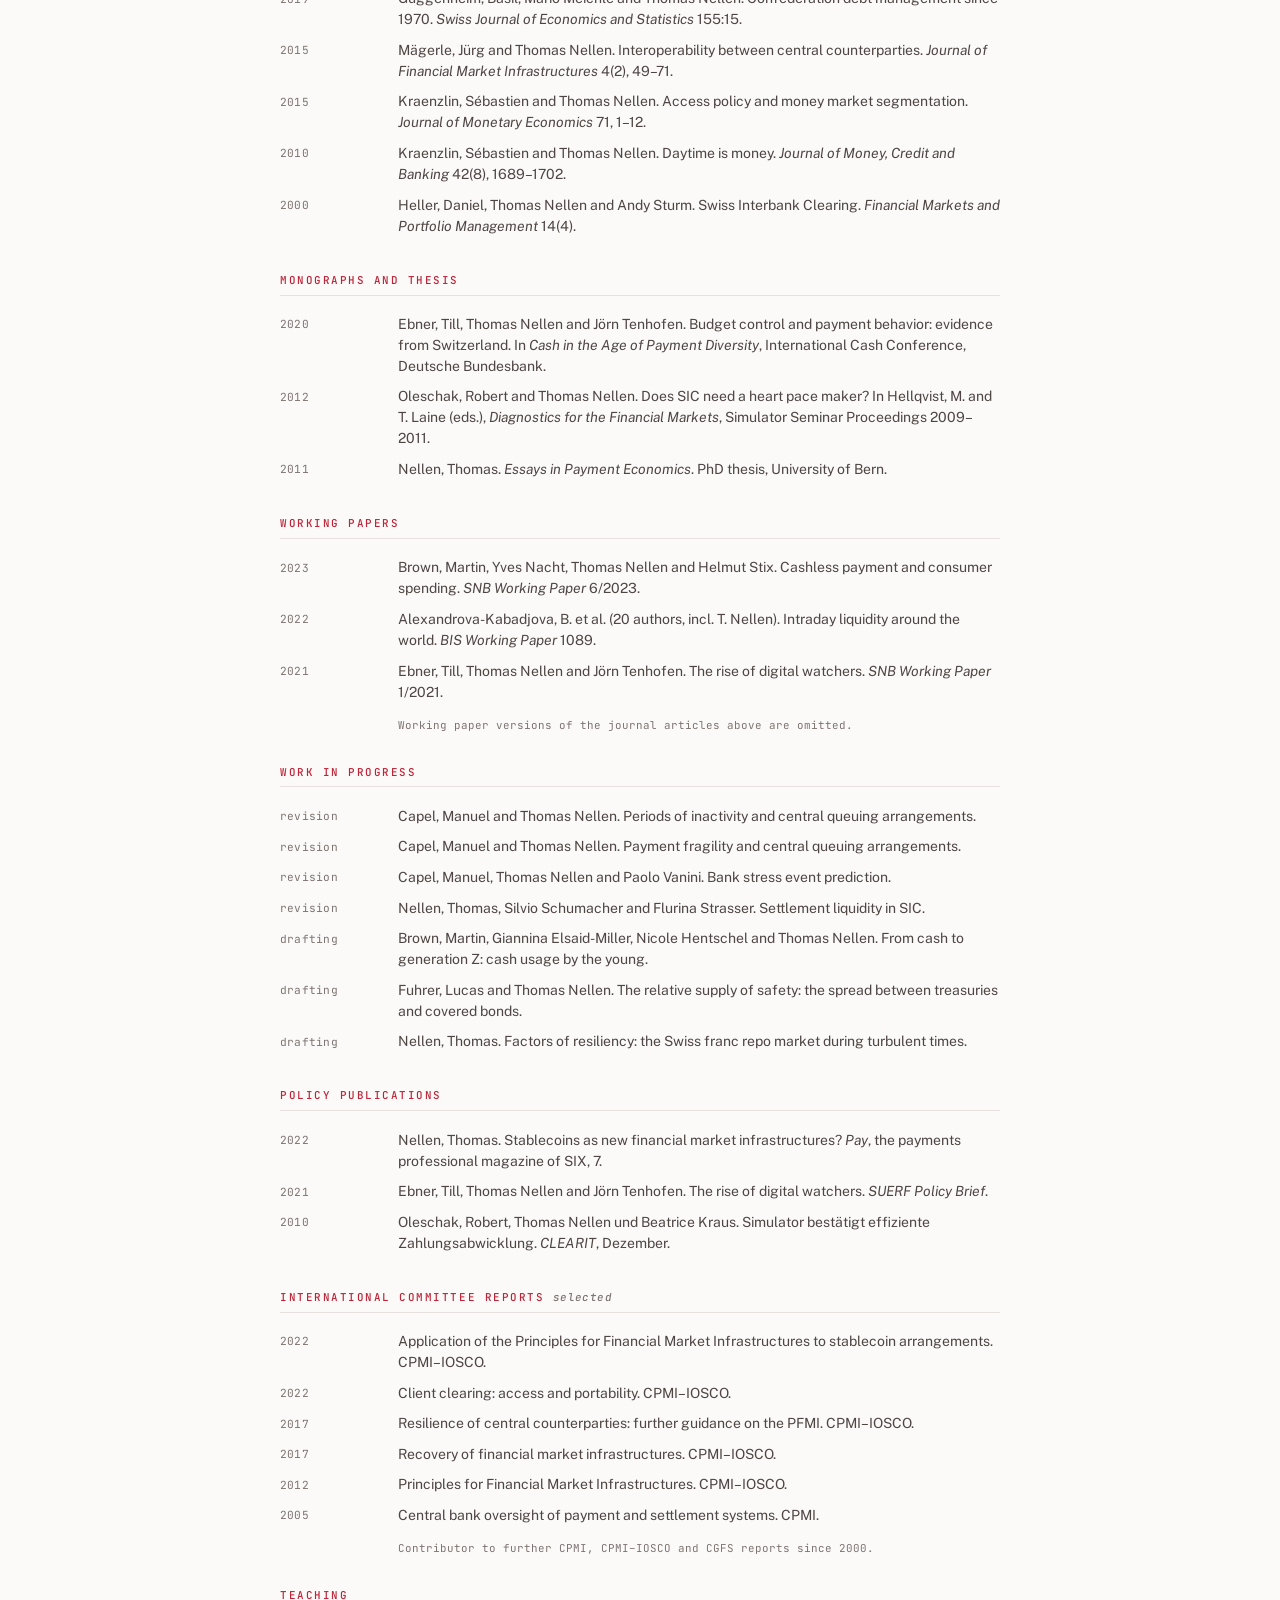
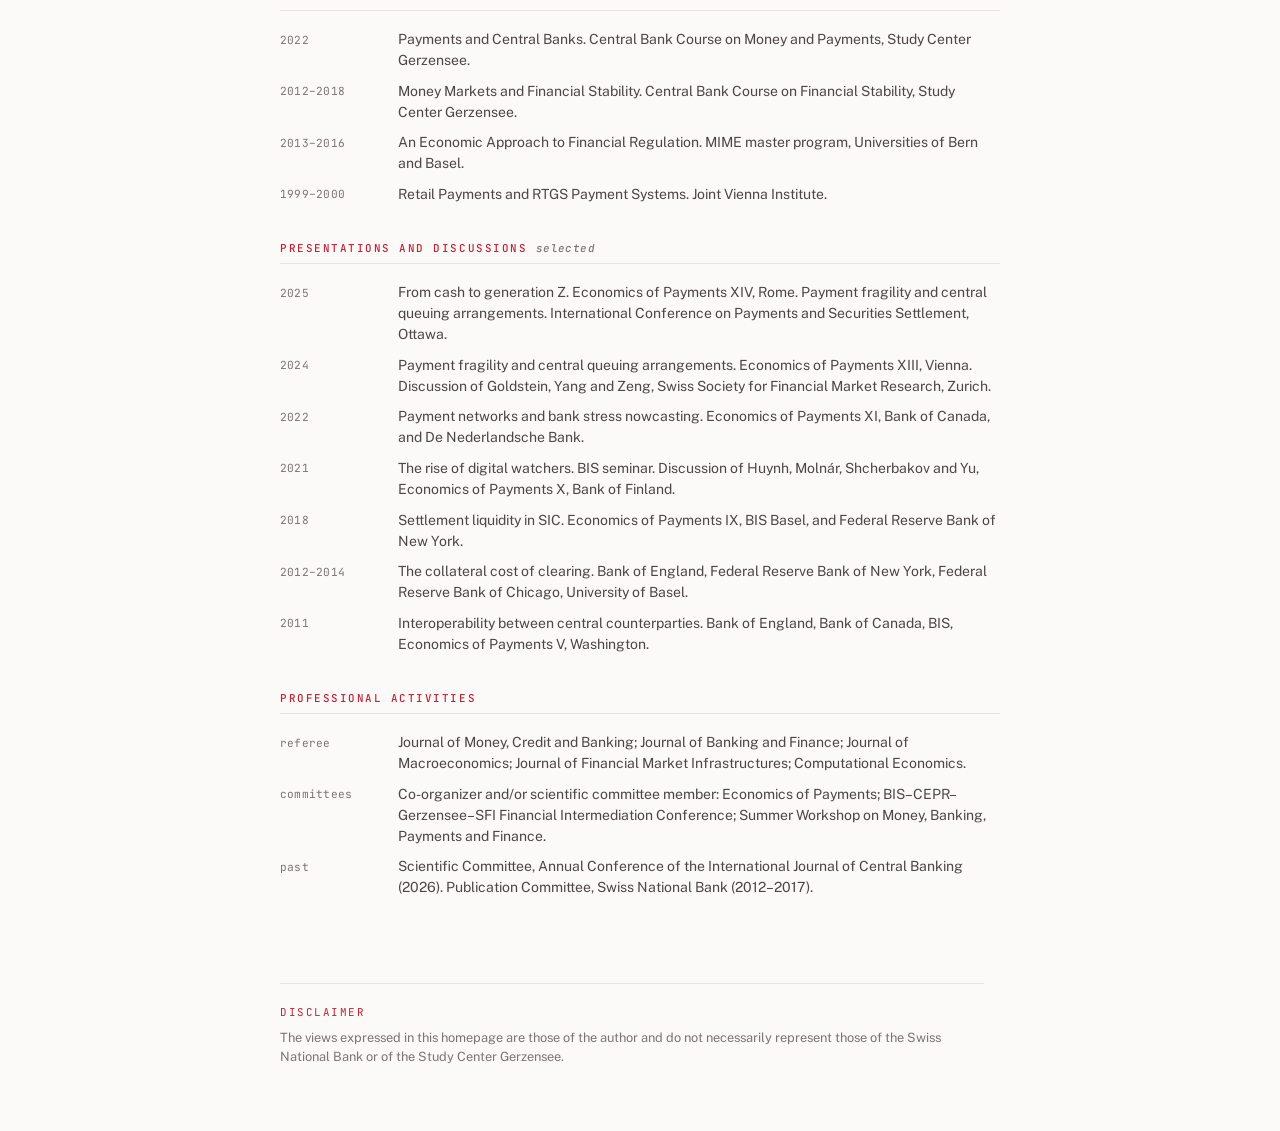
==== commit 10d4e21b: "Switch to US spelling and link the workshop at Gerzensee Program, organizer, organized. Paper titles" ====
--- a/cv.html
+++ b/cv.html
@@ -43,7 +43,7 @@
   <section>
     <h2>Experience</h2>
     <div class="e"><div class="y">since 2026</div><div class="c">
-      <p class="t">Senior Research Advisor, Study Center Gerzensee <span class="w">&mdash; Programme Manager, Advanced Central Bank Courses</span></p>
+      <p class="t">Senior Research Advisor, Study Center Gerzensee <span class="w">&mdash; Program Manager, Advanced Central Bank Courses</span></p>
     </div></div>
     <div class="e"><div class="y">since 2025</div><div class="c">
       <p class="t">Economic Advisor, Swiss National Bank <span class="w">&mdash; Stress Testing and Data Science, Financial Stability, Zurich</span></p>
@@ -86,7 +86,7 @@
       <p class="d">Thesis: <em>Essays in Payment Economics</em>. Supervisors: Ernst Baltensperger and Antoine Martin.</p>
     </div></div>
     <div class="e"><div class="y">1998&ndash;2000</div><div class="c">
-      <p class="t">PhD Programme, Study Center Gerzensee <span class="w">&mdash; microeconomics, macroeconomics, econometrics</span></p>
+      <p class="t">PhD Program, Study Center Gerzensee <span class="w">&mdash; microeconomics, macroeconomics, econometrics</span></p>
     </div></div>
     <div class="e"><div class="y">1992&ndash;1997</div><div class="c">
       <p class="t">Master in Economics (lic. rer. pol.), University of Bern</p>
@@ -161,7 +161,7 @@
     <h2>Teaching</h2>
     <div class="e"><div class="y">2022</div><div class="c"><p class="p">Payments and Central Banks. Central Bank Course on Money and Payments, Study Center Gerzensee.</p></div></div>
     <div class="e"><div class="y">2012&ndash;2018</div><div class="c"><p class="p">Money Markets and Financial Stability. Central Bank Course on Financial Stability, Study Center Gerzensee.</p></div></div>
-    <div class="e"><div class="y">2013&ndash;2016</div><div class="c"><p class="p">An Economic Approach to Financial Regulation. MIME master programme, Universities of Bern and Basel.</p></div></div>
+    <div class="e"><div class="y">2013&ndash;2016</div><div class="c"><p class="p">An Economic Approach to Financial Regulation. MIME master program, Universities of Bern and Basel.</p></div></div>
     <div class="e"><div class="y">1999&ndash;2000</div><div class="c"><p class="p">Retail Payments and RTGS Payment Systems. Joint Vienna Institute.</p></div></div>
   </section>
 
@@ -179,7 +179,7 @@
   <section>
     <h2>Professional activities</h2>
     <div class="e"><div class="y">referee</div><div class="c"><p class="p">Journal of Money, Credit and Banking; Journal of Banking and Finance; Journal of Macroeconomics; Journal of Financial Market Infrastructures; Computational Economics.</p></div></div>
-    <div class="e"><div class="y">committees</div><div class="c"><p class="p">Co-organiser and/or scientific committee member: Economics of Payments; BIS&ndash;CEPR&ndash;Gerzensee&ndash;SFI Financial Intermediation Conference; Summer Workshop on Money, Banking, Payments and Finance.</p></div></div>
+    <div class="e"><div class="y">committees</div><div class="c"><p class="p">Co-organizer and/or scientific committee member: Economics of Payments; BIS&ndash;CEPR&ndash;Gerzensee&ndash;SFI Financial Intermediation Conference; Summer Workshop on Money, Banking, Payments and Finance.</p></div></div>
     <div class="e"><div class="y">past</div><div class="c"><p class="p">Scientific Committee, Annual Conference of the International Journal of Central Banking (2026). Publication Committee, Swiss National Bank (2012&ndash;2017).</p></div></div>
   </section>
 
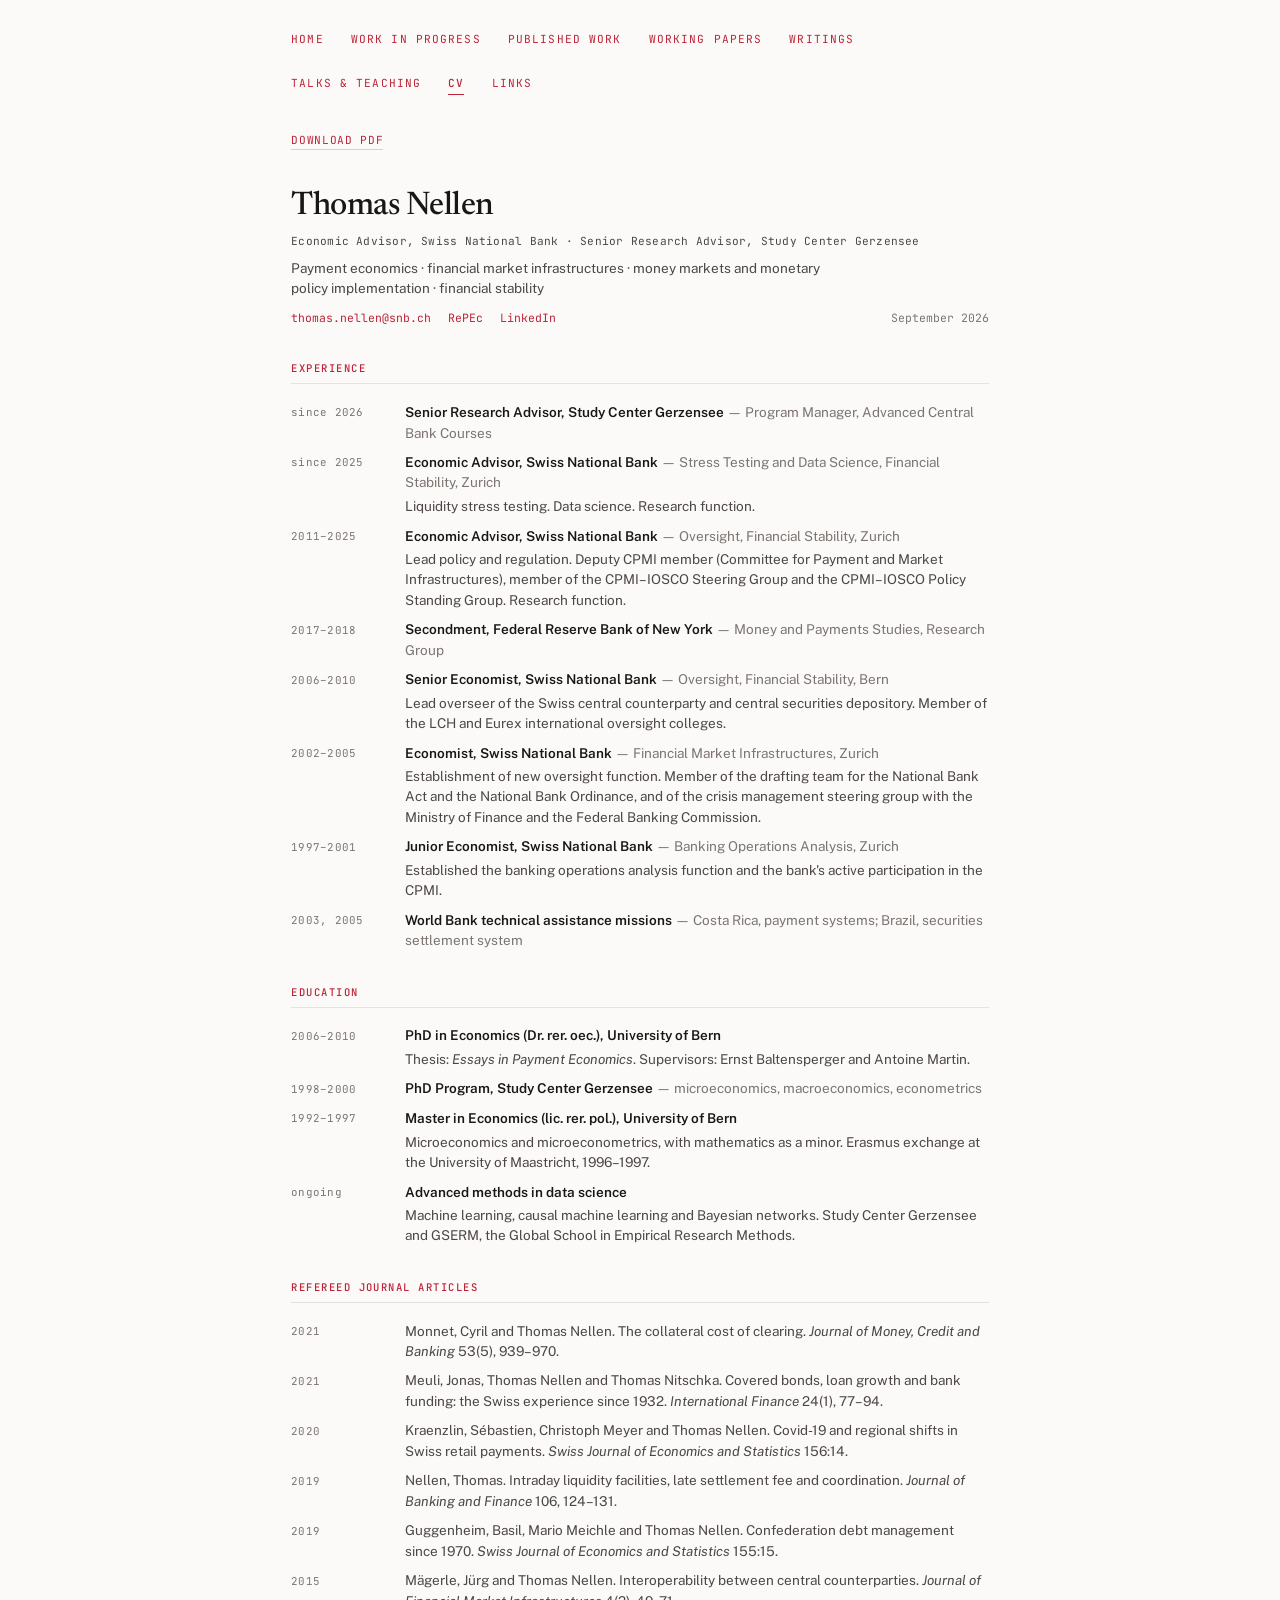
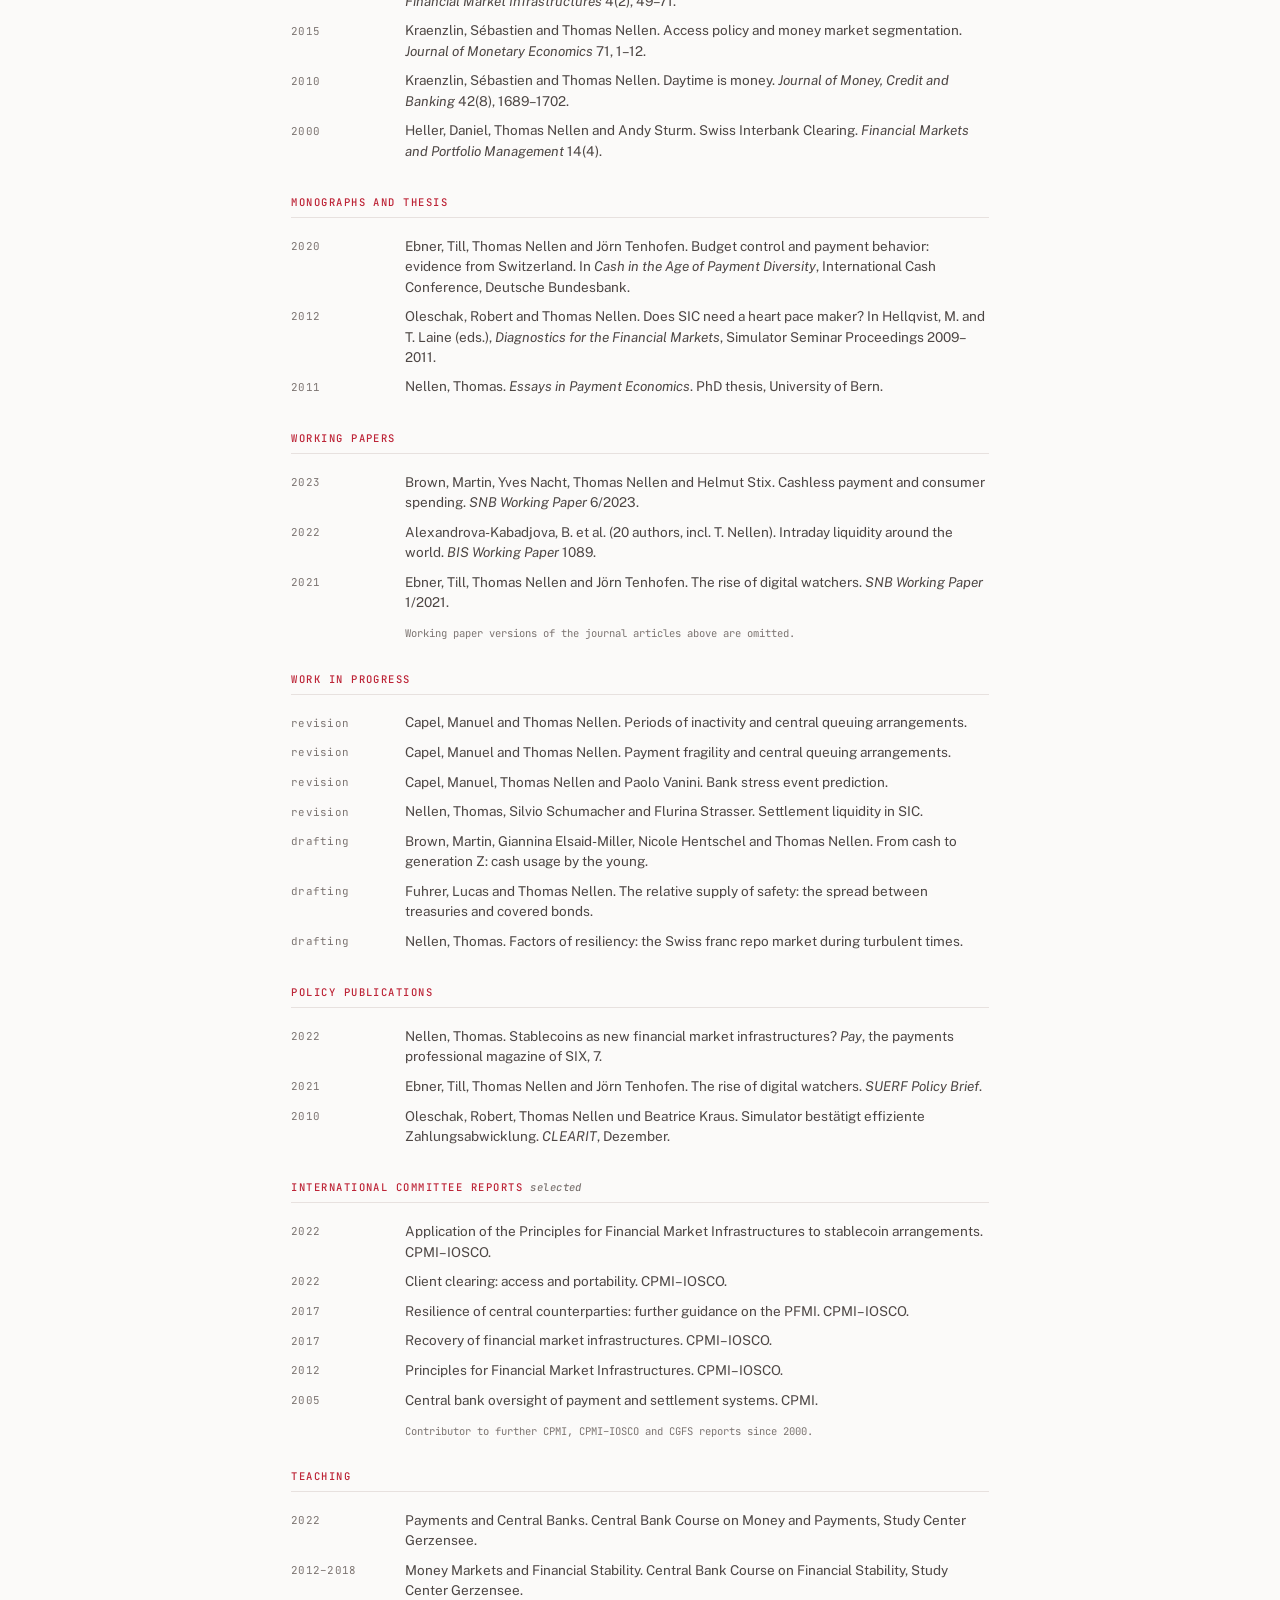
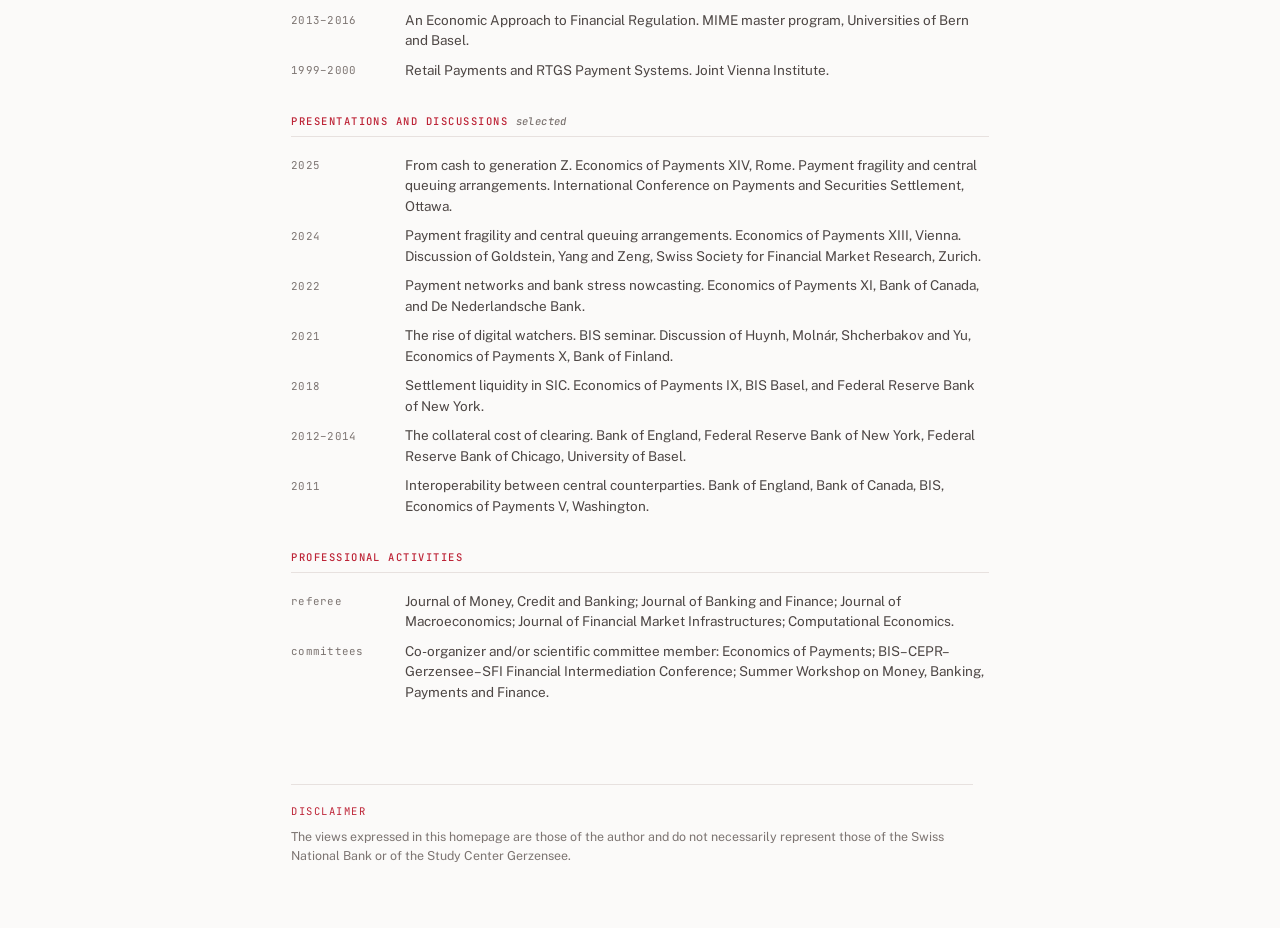
==== commit f032df51: "Match the CV to the homepage, and tighten the vertical rhythm CV drops the past committee service li" ====
--- a/cv.html
+++ b/cv.html
@@ -180,7 +180,6 @@
     <h2>Professional activities</h2>
     <div class="e"><div class="y">referee</div><div class="c"><p class="p">Journal of Money, Credit and Banking; Journal of Banking and Finance; Journal of Macroeconomics; Journal of Financial Market Infrastructures; Computational Economics.</p></div></div>
     <div class="e"><div class="y">committees</div><div class="c"><p class="p">Co-organizer and/or scientific committee member: Economics of Payments; BIS&ndash;CEPR&ndash;Gerzensee&ndash;SFI Financial Intermediation Conference; Summer Workshop on Money, Banking, Payments and Finance.</p></div></div>
-    <div class="e"><div class="y">past</div><div class="c"><p class="p">Scientific Committee, Annual Conference of the International Journal of Central Banking (2026). Publication Committee, Swiss National Bank (2012&ndash;2017).</p></div></div>
   </section>
 
   <footer class="foot screen-only">
--- a/assets/site.css
+++ b/assets/site.css
@@ -52,6 +52,8 @@
 
 /* --------------------------------------------------------------- */
 
+html { font-size: 15.5px; }
+
 *, *::before, *::after { box-sizing: border-box; }
 
 body {
@@ -68,7 +70,7 @@
   max-width: 54rem;
   margin: 0 auto;
   padding-inline: 1.5rem;
-  padding-block: 2rem 6rem;
+  padding-block: 1.5rem 5rem;
 }
 
 a {
@@ -94,7 +96,7 @@
   font-size: 0.72rem;
   letter-spacing: 0.1em;
   text-transform: uppercase;
-  padding-bottom: 3.5rem;
+  padding-bottom: 2.25rem;
 }
 .nav a {
   color: var(--accent);
@@ -110,12 +112,12 @@
 
 /* --- Masthead --------------------------------------------------- */
 
-.masthead { display: flex; flex-direction: column; gap: 1.5rem; }
+.masthead { display: flex; flex-direction: column; gap: 1.05rem; }
 
 h1.name {
   font-family: var(--font-display);
   font-weight: 500;
-  font-size: clamp(2.4rem, 6vw, 3.4rem);
+  font-size: clamp(2.2rem, 5.4vw, 2.95rem);
   line-height: 1.05;
   letter-spacing: -0.02em;
   margin: 0;
@@ -128,12 +130,14 @@
   letter-spacing: 0.08em;
   text-transform: uppercase;
   color: var(--accent);
-  margin: -0.75rem 0 0;
+  margin: -0.5rem 0 0;
+  line-height: 1.5;
 }
 
 .bio {
   max-width: var(--measure);
-  font-size: 1.0625rem;
+  font-size: 1rem;
+  line-height: 1.55;
   color: var(--ink-soft);
   margin: 0;
 }
@@ -152,7 +156,7 @@
 
 /* --- Section headings ------------------------------------------- */
 
-.section { padding-top: 4.5rem; }
+.section { padding-top: 2.6rem; }
 
 h2.section-title {
   font-family: var(--font-mono);
@@ -161,8 +165,8 @@
   letter-spacing: 0.14em;
   text-transform: uppercase;
   color: var(--accent);
-  margin: 0 0 1.75rem;
-  padding-bottom: 0.75rem;
+  margin: 0 0 1.15rem;
+  padding-bottom: 0.6rem;
   border-bottom: 1px solid var(--rule-accent);
 }
 
@@ -174,7 +178,7 @@
   display: grid;
   grid-template-columns: var(--gutter) 1fr;
   gap: 0 1.5rem;
-  padding: 0.9rem 0;
+  padding: 0.7rem 0;
   border-bottom: 1px solid var(--rule);
 }
 .update:last-child { border-bottom: none; }
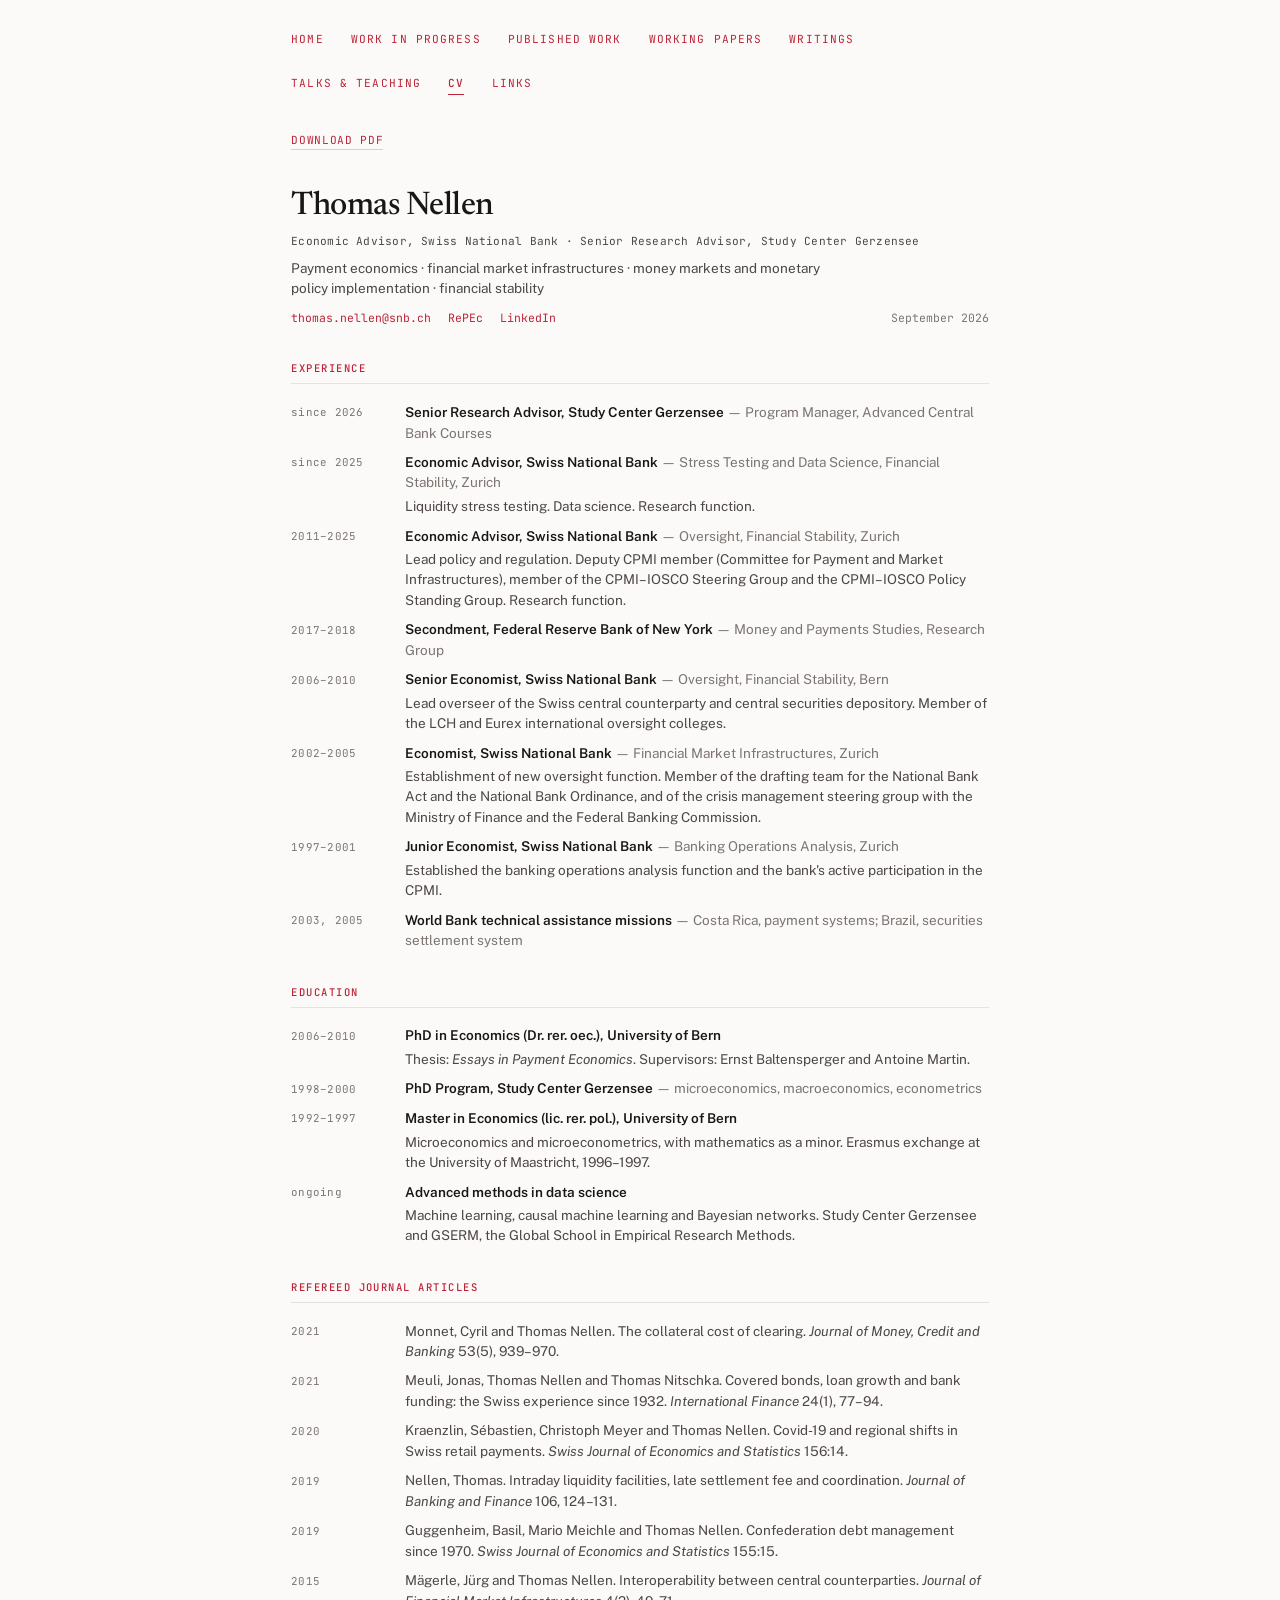
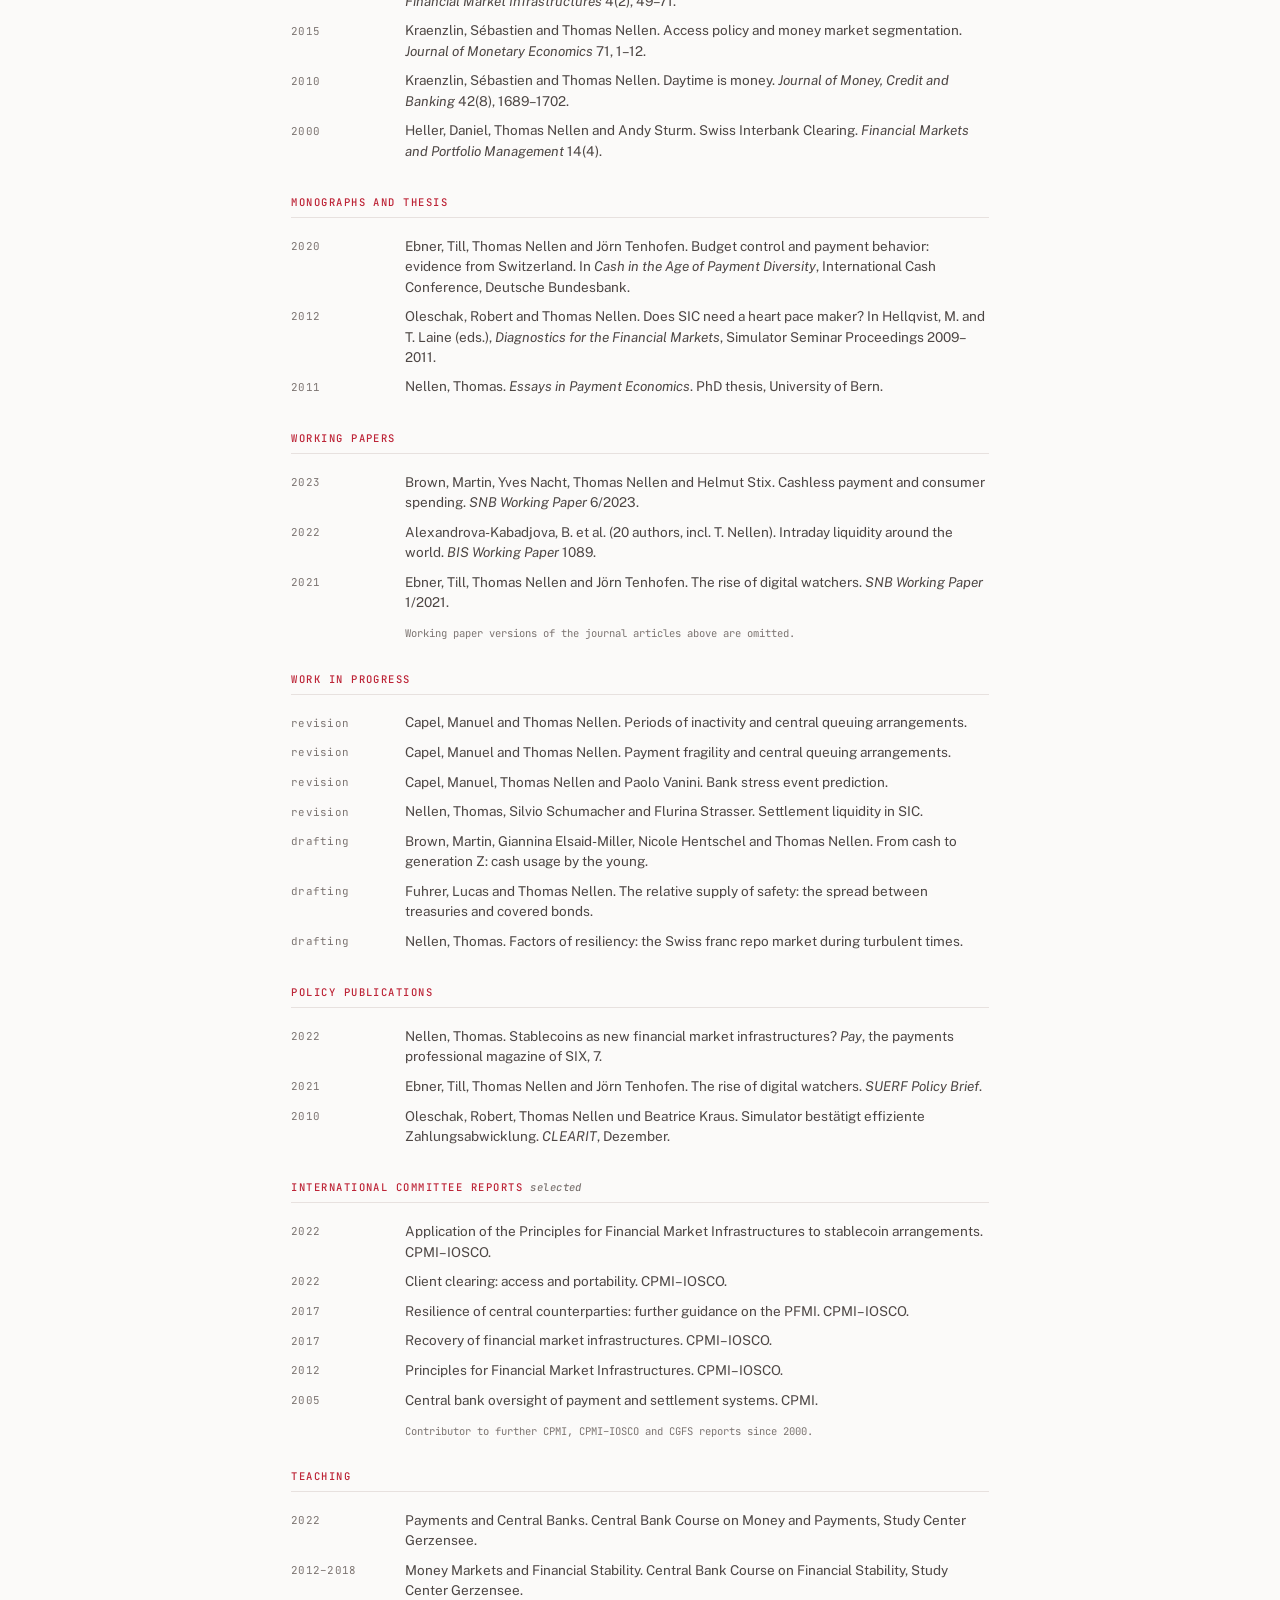
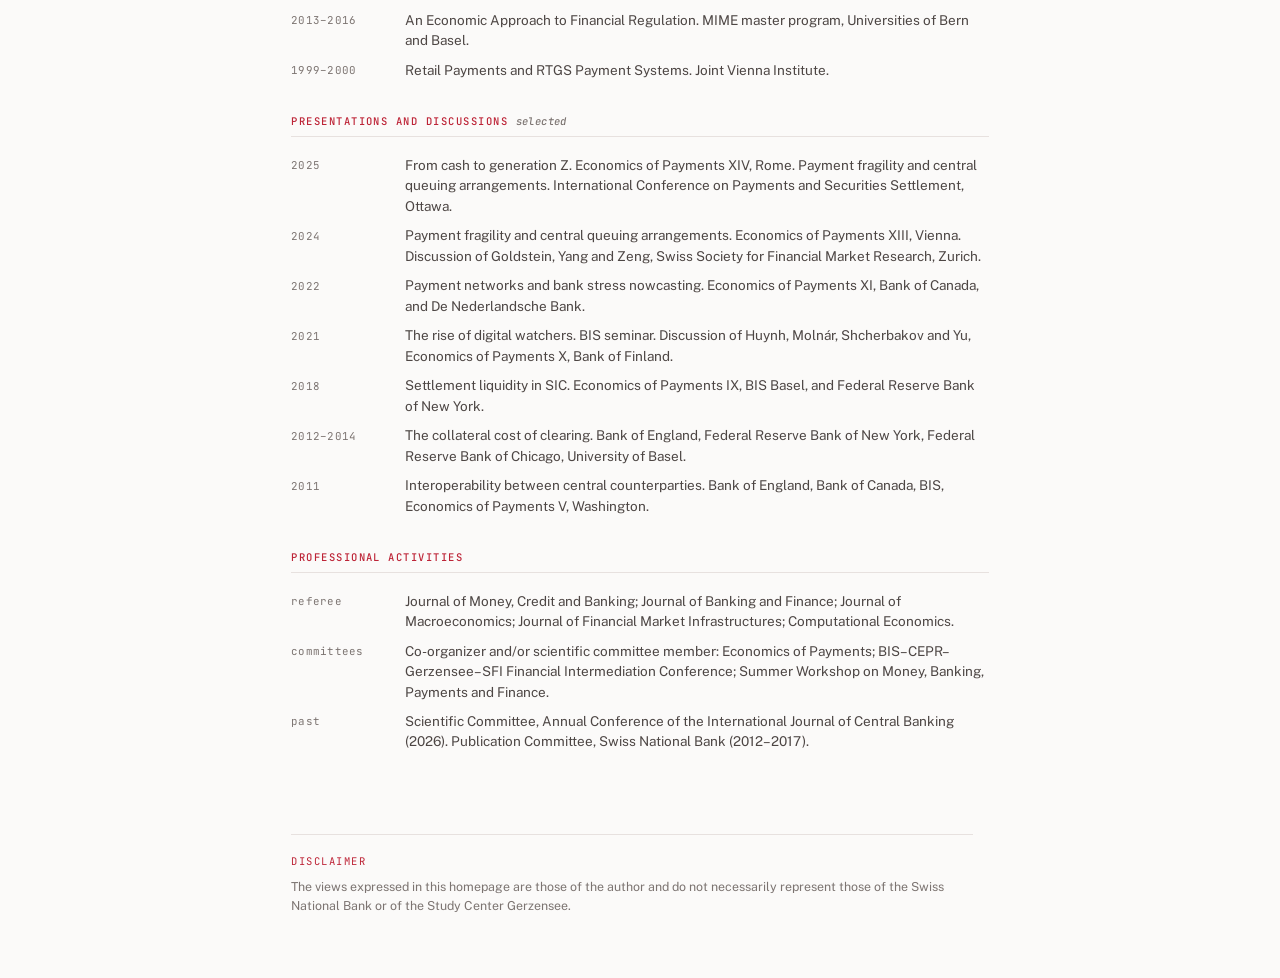
==== commit 3db37bbb: "Restore past committee service to the CV Reverts the previous commit's CV change only. The homepage " ====
--- a/cv.html
+++ b/cv.html
@@ -180,6 +180,7 @@
     <h2>Professional activities</h2>
     <div class="e"><div class="y">referee</div><div class="c"><p class="p">Journal of Money, Credit and Banking; Journal of Banking and Finance; Journal of Macroeconomics; Journal of Financial Market Infrastructures; Computational Economics.</p></div></div>
     <div class="e"><div class="y">committees</div><div class="c"><p class="p">Co-organizer and/or scientific committee member: Economics of Payments; BIS&ndash;CEPR&ndash;Gerzensee&ndash;SFI Financial Intermediation Conference; Summer Workshop on Money, Banking, Payments and Finance.</p></div></div>
+    <div class="e"><div class="y">past</div><div class="c"><p class="p">Scientific Committee, Annual Conference of the International Journal of Central Banking (2026). Publication Committee, Swiss National Bank (2012&ndash;2017).</p></div></div>
   </section>
 
   <footer class="foot screen-only">
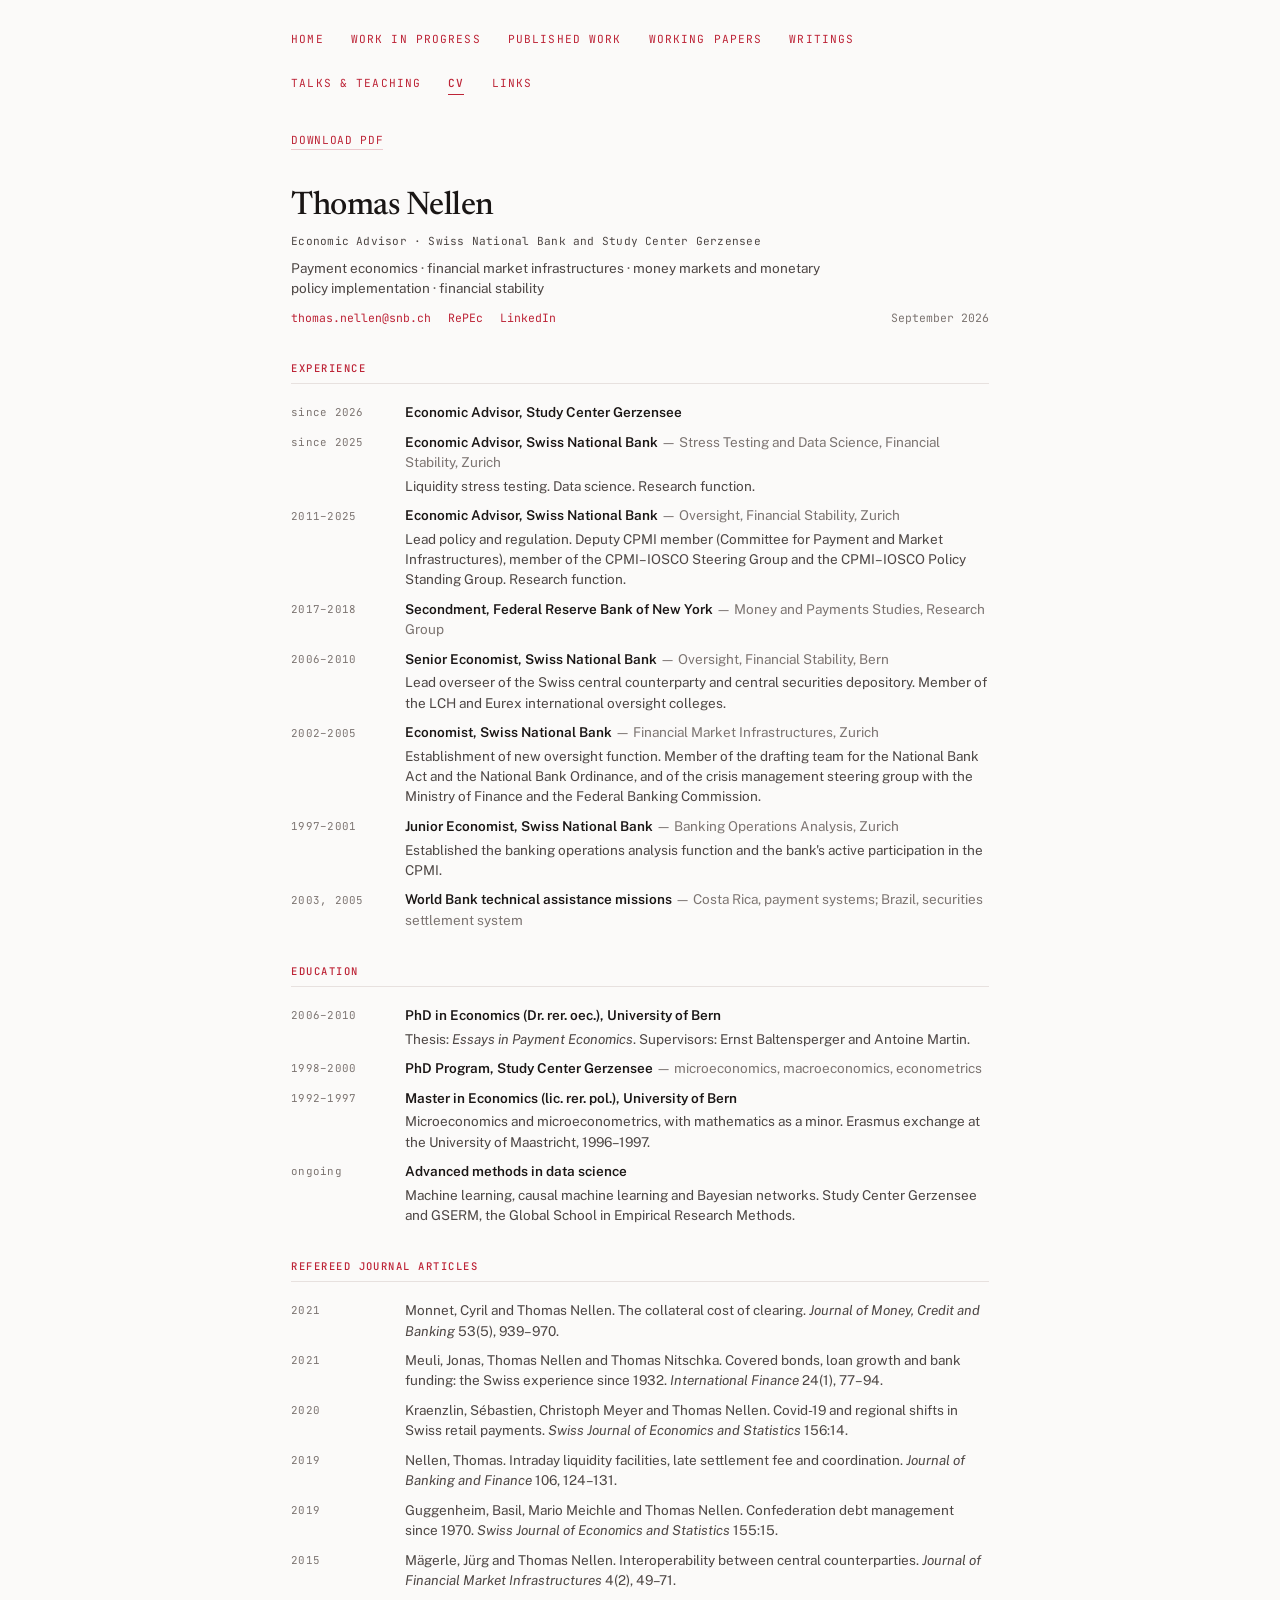
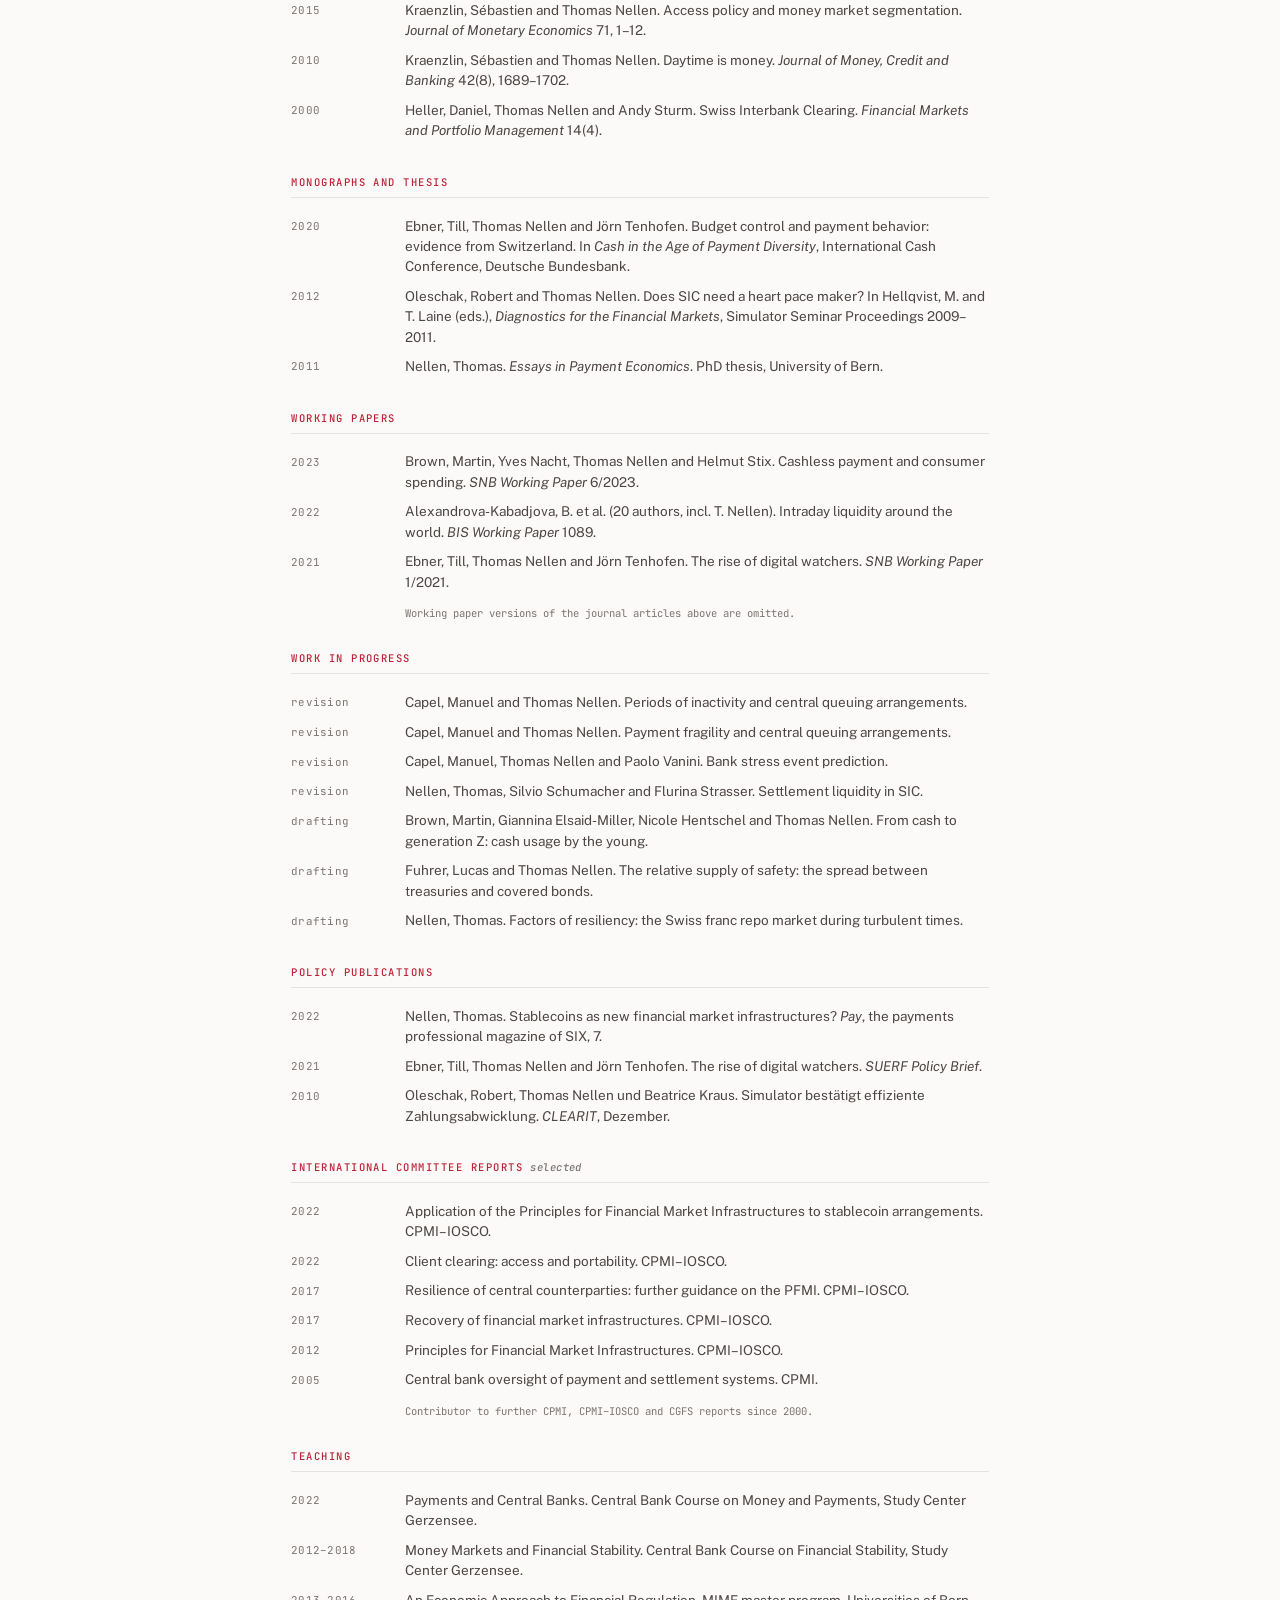
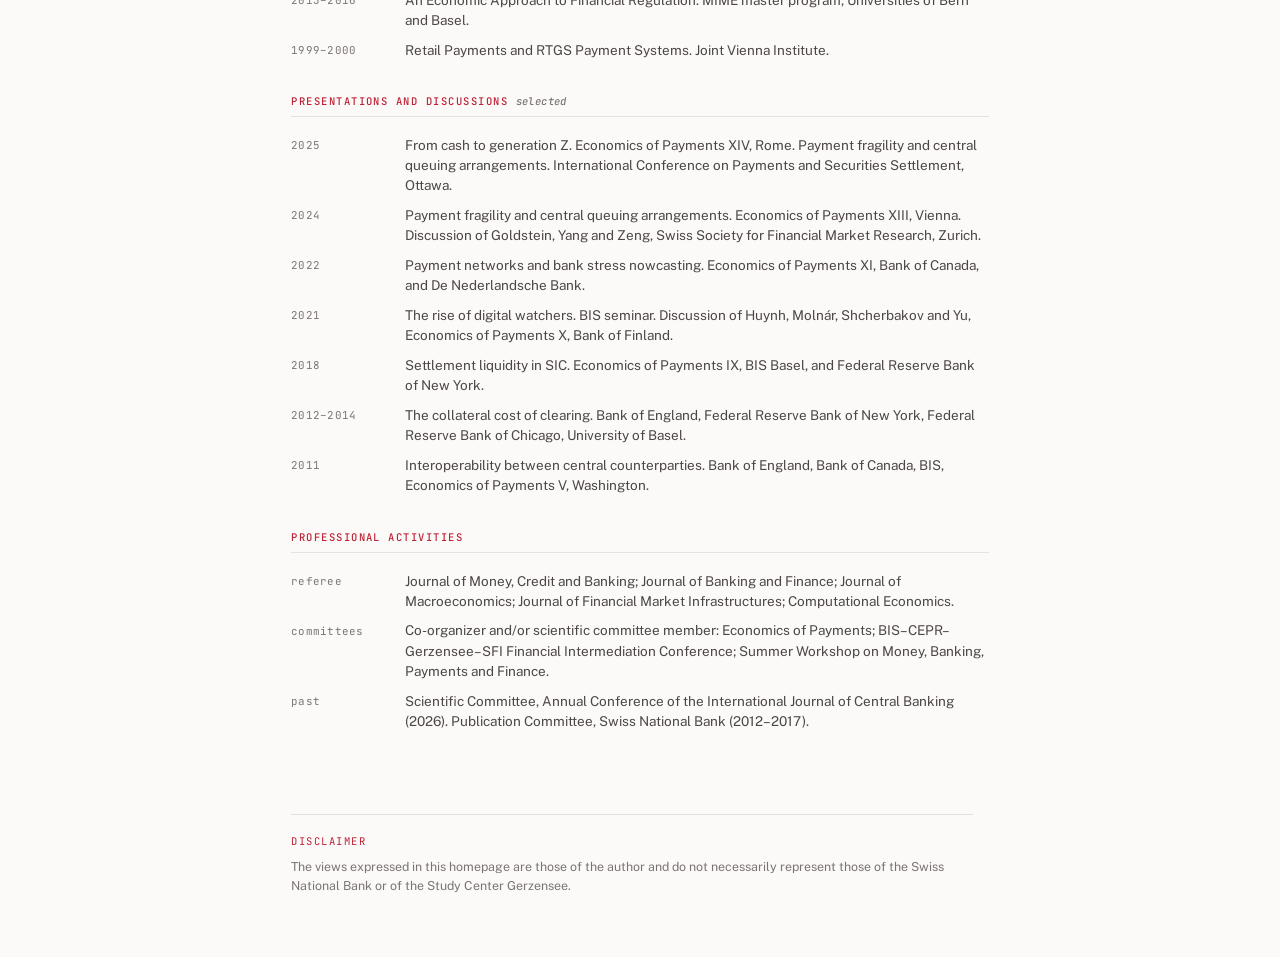
==== commit 77897e14: "Gerzensee title becomes Economic Advisor Drops Senior Research Advisor and the Program Manager subti" ====
--- a/cv.html
+++ b/cv.html
@@ -29,7 +29,7 @@
 
   <header class="cv-head">
     <h1>Thomas Nellen</h1>
-    <p class="cv-role">Economic Advisor, Swiss National Bank &middot; Senior Research Advisor, Study Center Gerzensee</p>
+    <p class="cv-role">Economic Advisor &middot; Swiss National Bank and Study Center Gerzensee</p>
     <p class="cv-fields">Payment economics &middot; financial market infrastructures &middot; money markets and
       monetary policy implementation &middot; financial stability</p>
     <p class="cv-contact">
@@ -43,7 +43,7 @@
   <section>
     <h2>Experience</h2>
     <div class="e"><div class="y">since 2026</div><div class="c">
-      <p class="t">Senior Research Advisor, Study Center Gerzensee <span class="w">&mdash; Program Manager, Advanced Central Bank Courses</span></p>
+      <p class="t">Economic Advisor, Study Center Gerzensee</p>
     </div></div>
     <div class="e"><div class="y">since 2025</div><div class="c">
       <p class="t">Economic Advisor, Swiss National Bank <span class="w">&mdash; Stress Testing and Data Science, Financial Stability, Zurich</span></p>
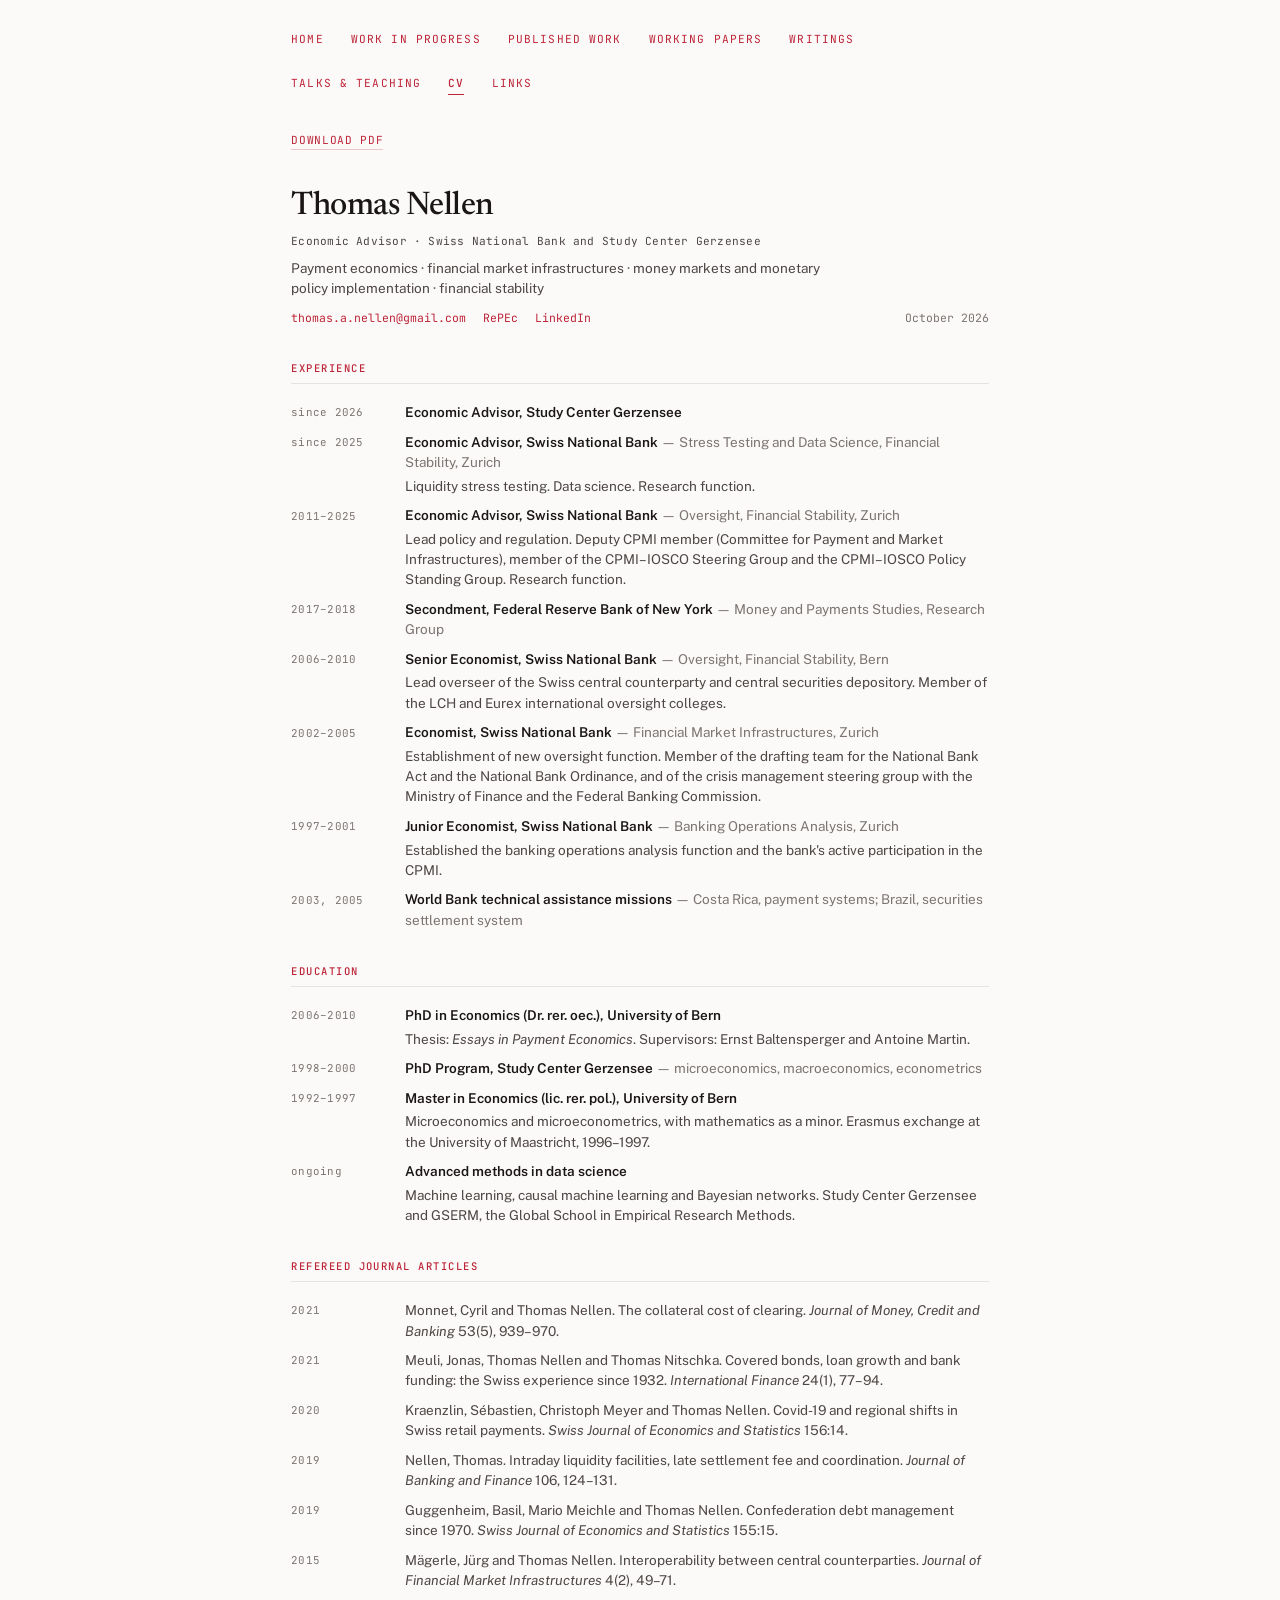
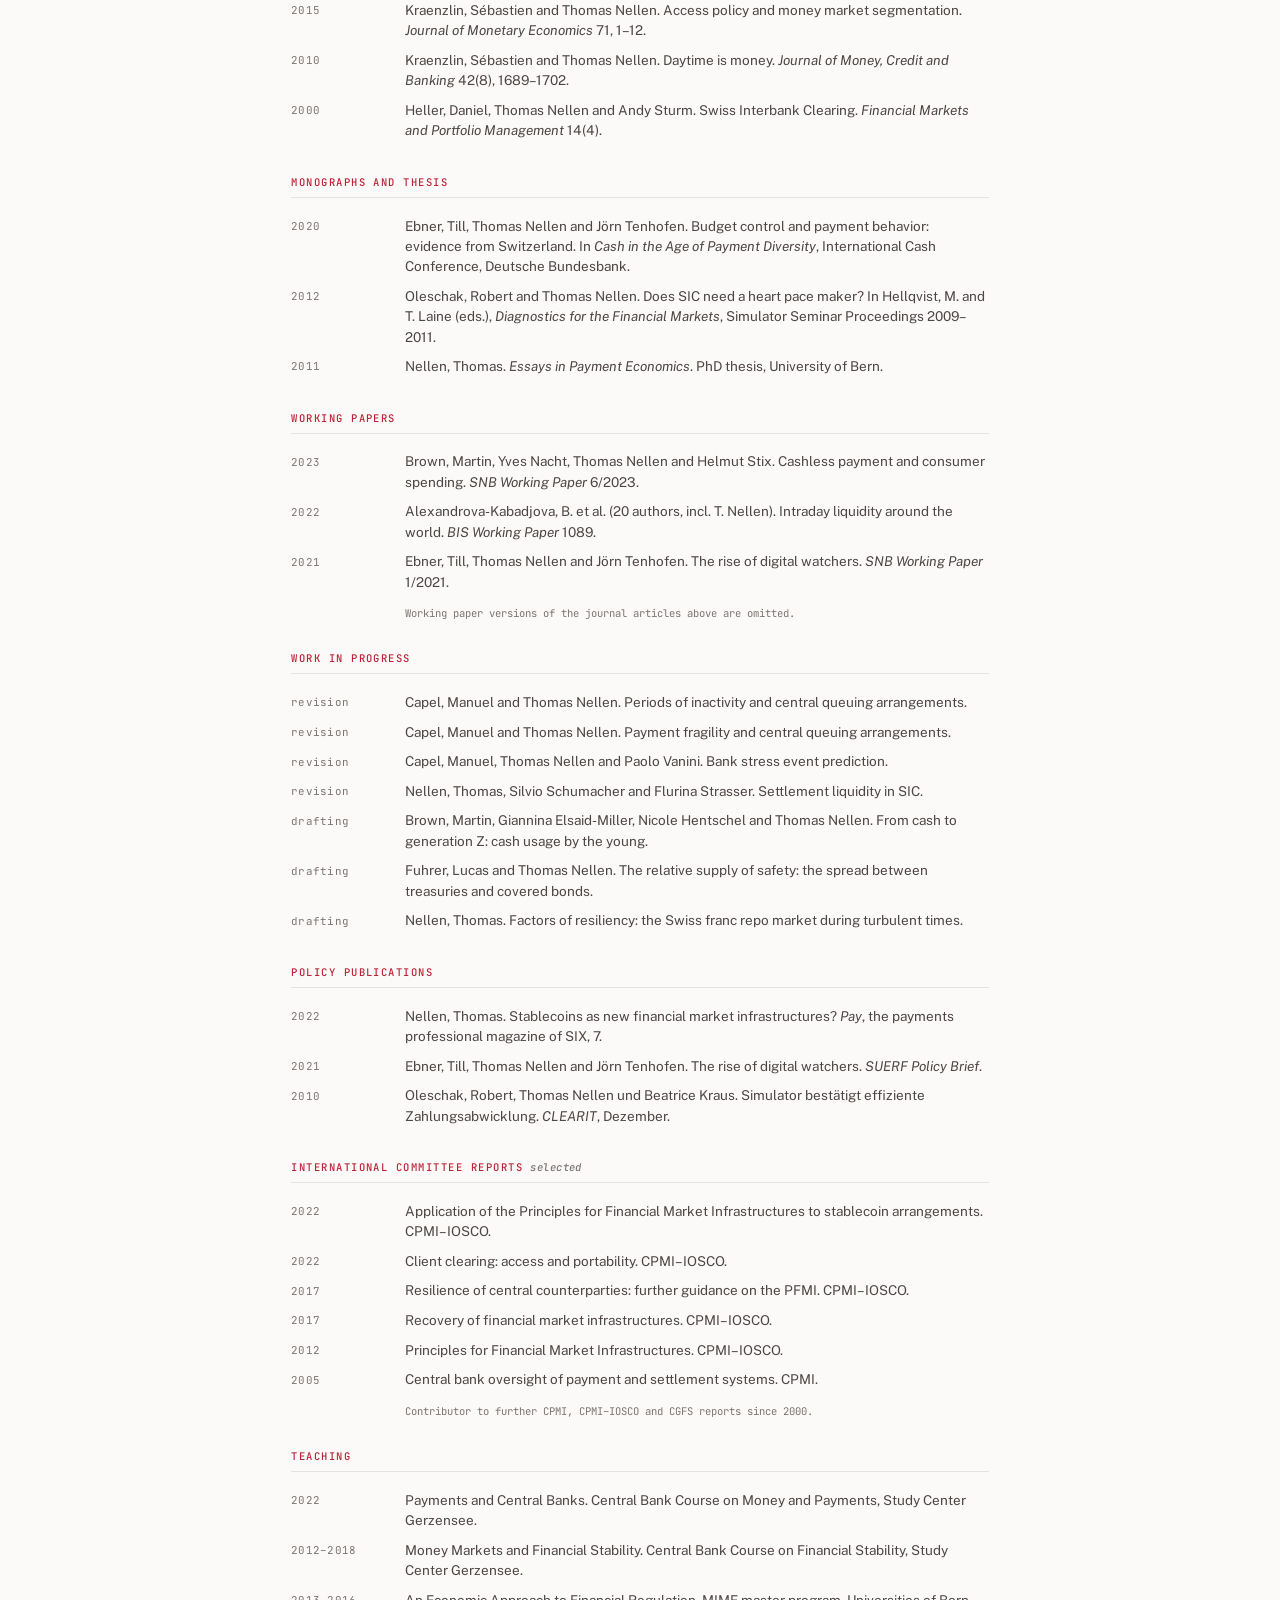
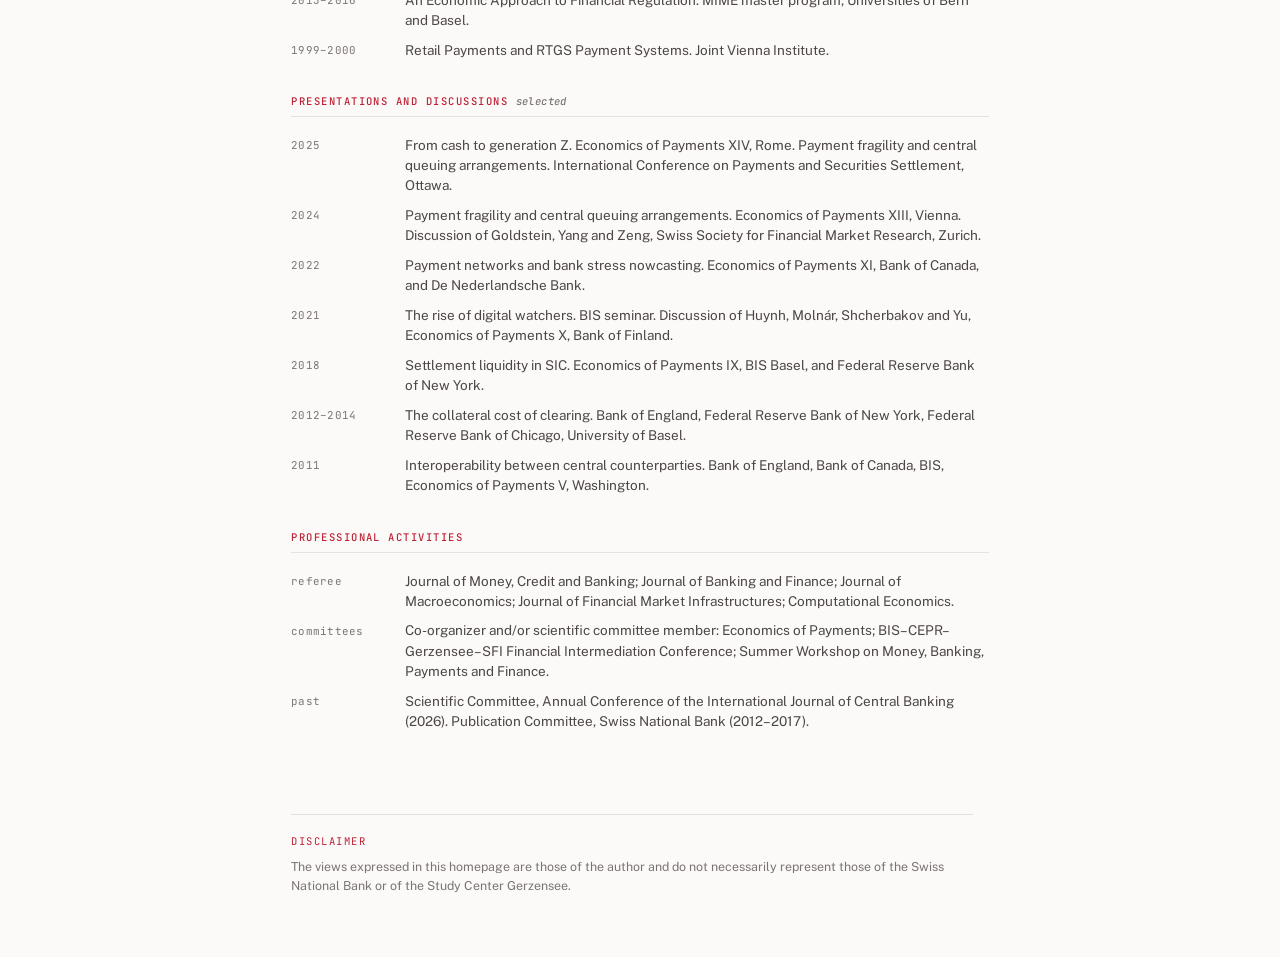
==== commit e773dd47: "Use the personal address for contact, and refresh the date lines Contact on the homepage, the CV and" ====
--- a/cv.html
+++ b/cv.html
@@ -33,10 +33,10 @@
     <p class="cv-fields">Payment economics &middot; financial market infrastructures &middot; money markets and
       monetary policy implementation &middot; financial stability</p>
     <p class="cv-contact">
-      <a href="mailto:thomas.nellen@snb.ch">thomas.nellen@snb.ch</a>
+      <a href="mailto:thomas.a.nellen@gmail.com">thomas.a.nellen@gmail.com</a>
       <a href="https://ideas.repec.org/f/pne256.html">RePEc</a>
       <a href="https://www.linkedin.com/in/thomas-nellen-3b46b4184">LinkedIn</a>
-      <span class="cv-date">September 2026</span>
+      <span class="cv-date">October 2026</span>
     </p>
   </header>
 
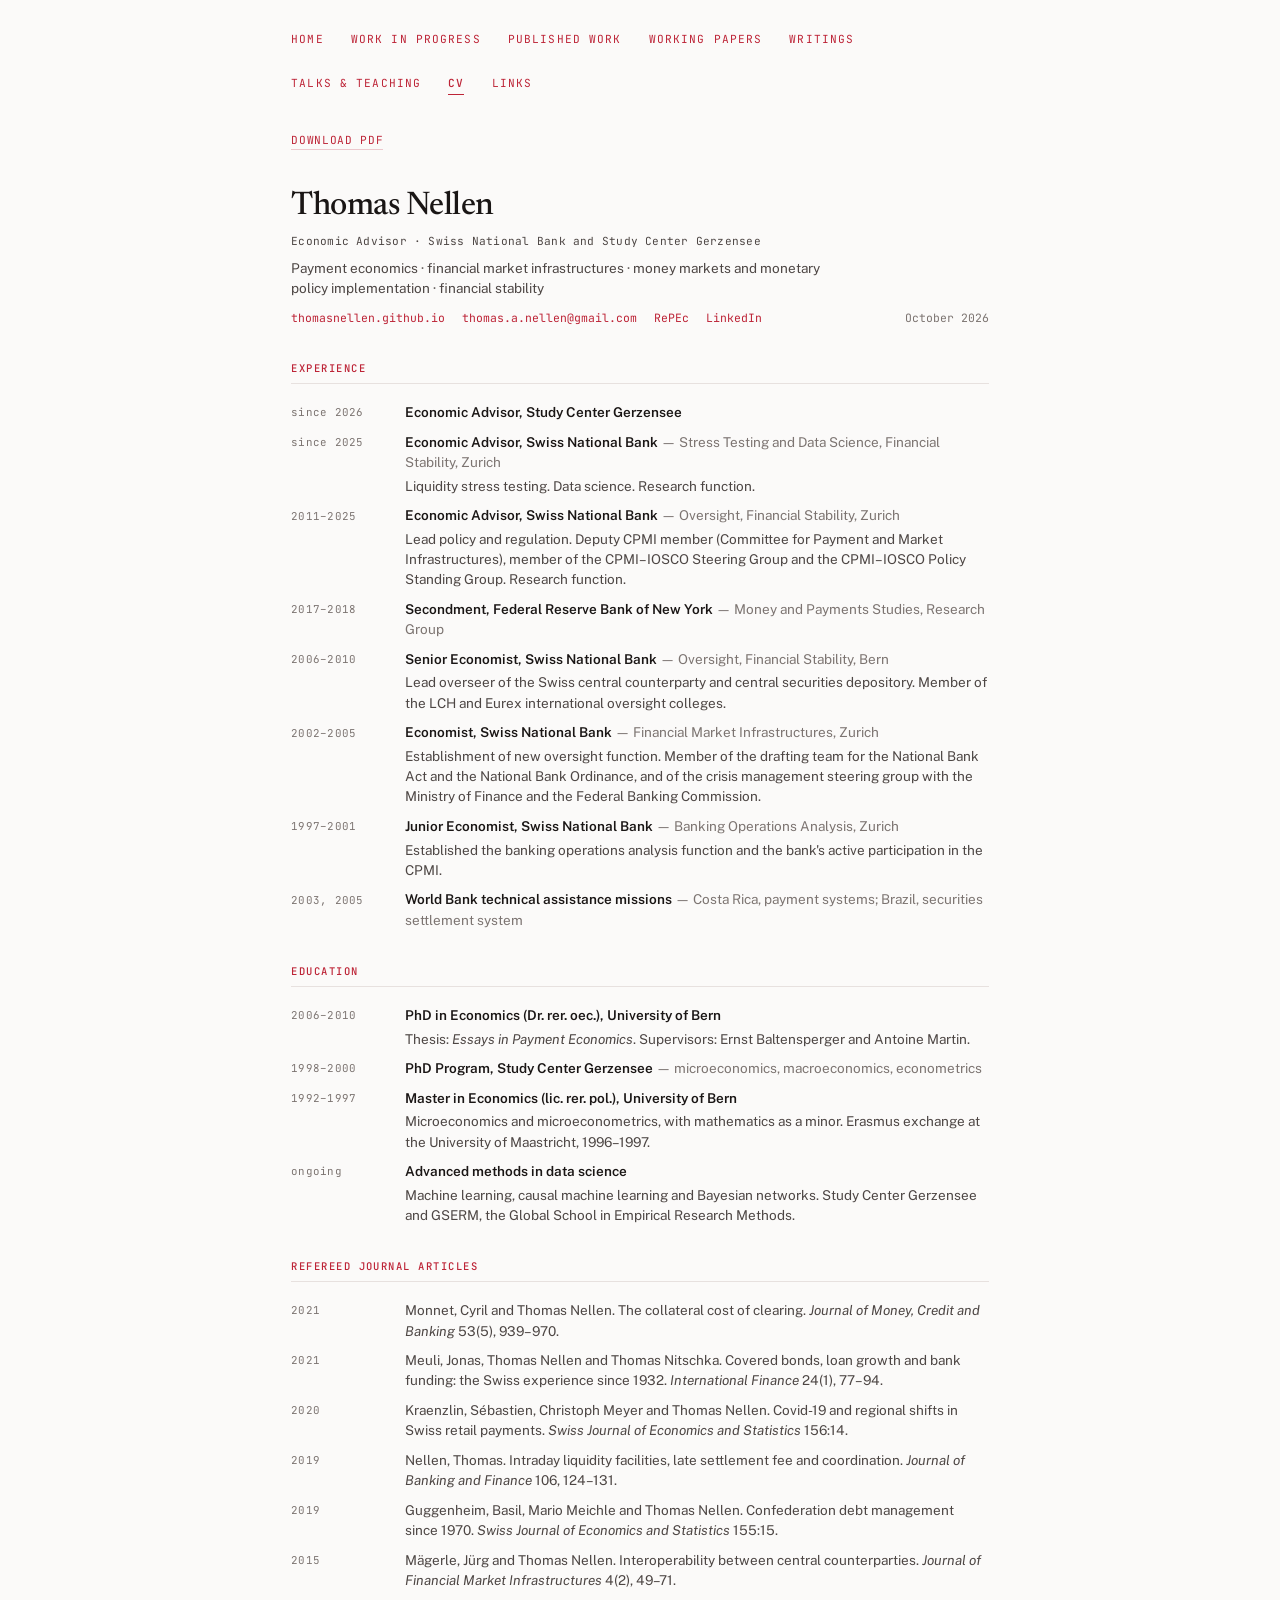
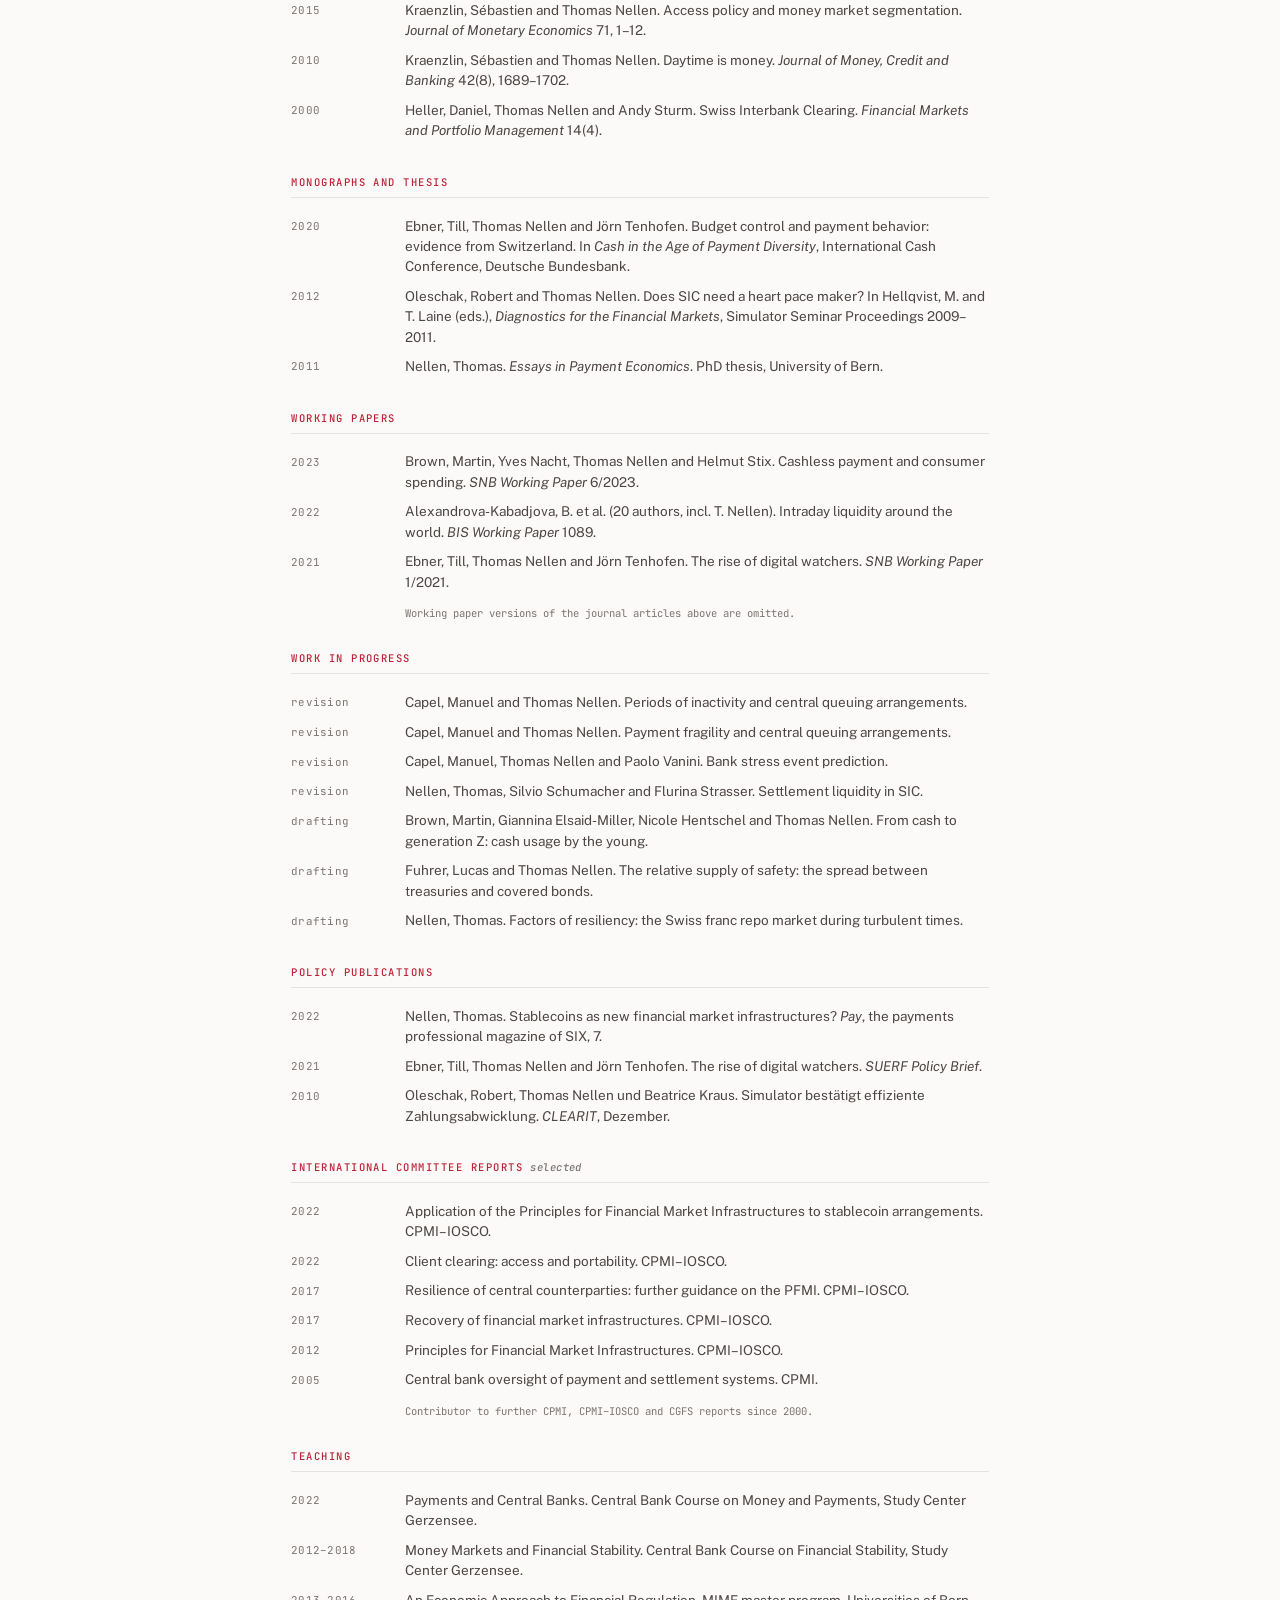
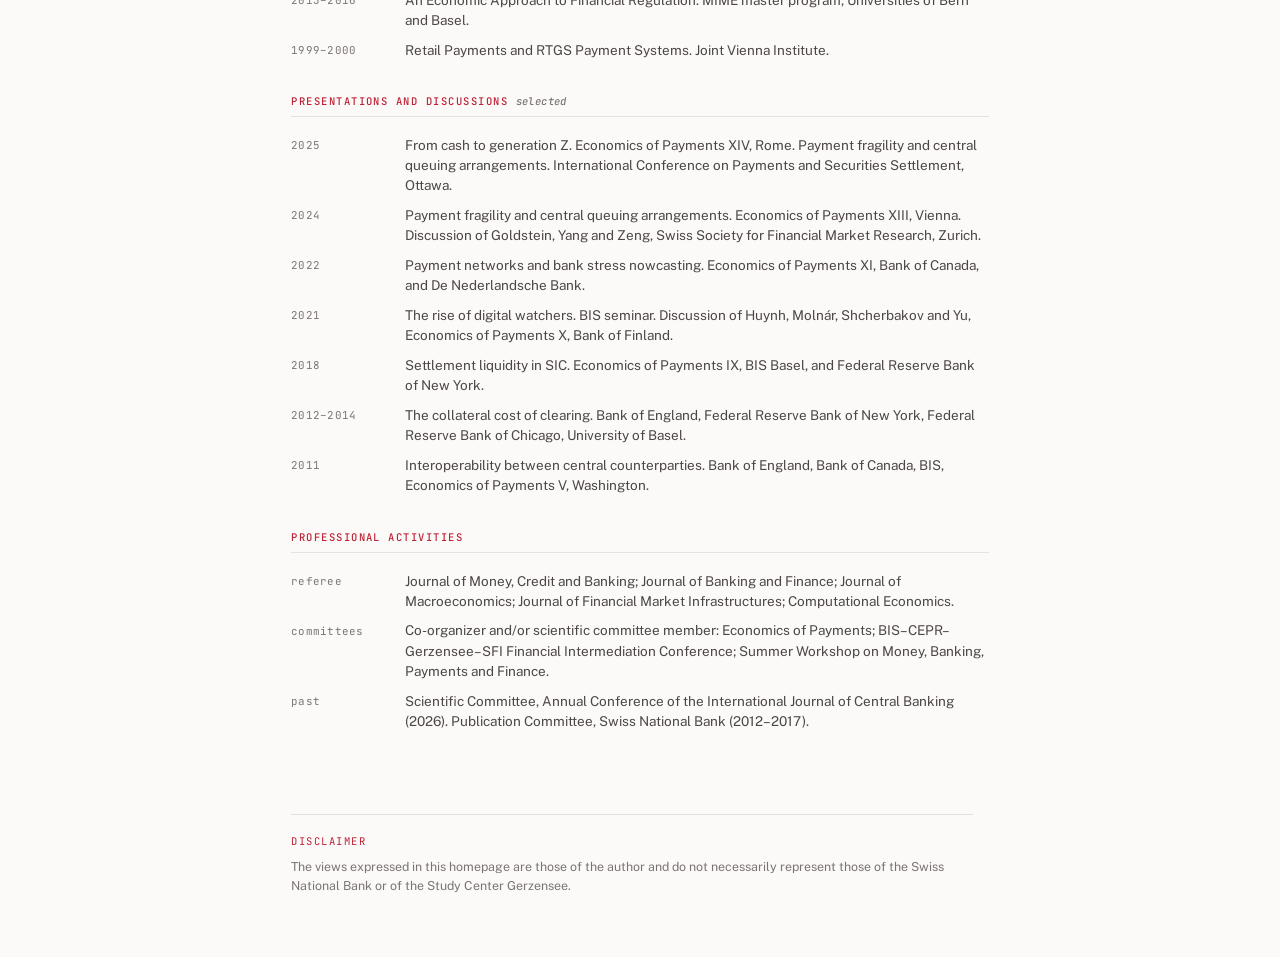
==== commit f32e545d: "Put the homepage first in the CV header The PDF listed email, RePEc and LinkedIn but never the site " ====
--- a/cv.html
+++ b/cv.html
@@ -33,6 +33,7 @@
     <p class="cv-fields">Payment economics &middot; financial market infrastructures &middot; money markets and
       monetary policy implementation &middot; financial stability</p>
     <p class="cv-contact">
+      <a href="https://thomasnellen.github.io">thomasnellen.github.io</a>
       <a href="mailto:thomas.a.nellen@gmail.com">thomas.a.nellen@gmail.com</a>
       <a href="https://ideas.repec.org/f/pne256.html">RePEc</a>
       <a href="https://www.linkedin.com/in/thomas-nellen-3b46b4184">LinkedIn</a>
--- a/assets/site.css
+++ b/assets/site.css
@@ -210,35 +210,6 @@
   margin: 0.15rem 0 0;
 }
 
-/* --- Topic filter ----------------------------------------------- */
-
-.filter {
-  display: flex;
-  flex-wrap: wrap;
-  gap: 0.4rem;
-  margin: 0 0 2.5rem;
-  padding: 0;
-  list-style: none;
-}
-.filter button {
-  font-family: var(--font-mono);
-  font-size: 0.7rem;
-  letter-spacing: 0.04em;
-  color: var(--ink-mute);
-  background: transparent;
-  border: 1px solid var(--rule);
-  border-radius: 999px;
-  padding: 0.28rem 0.7rem;
-  cursor: pointer;
-  transition: color 0.12s, border-color 0.12s, background-color 0.12s;
-}
-.filter button:hover { color: var(--ink); border-color: var(--ink-mute); }
-.filter button[aria-pressed="true"] {
-  color: var(--accent);
-  border-color: var(--accent);
-  background: var(--accent-dim);
-}
-
 /* --- Papers ----------------------------------------------------- */
 
 .papers { display: flex; flex-direction: column; }
@@ -284,12 +255,6 @@
   font-size: 0.72rem;
   letter-spacing: 0.04em;
   margin-top: 0.85rem;
-}
-
-.empty {
-  font-size: 0.9375rem;
-  color: var(--ink-mute);
-  padding: 1.5rem 0;
 }
 
 /* --- Citation block --------------------------------------------- */
@@ -432,3 +397,53 @@
 @media (prefers-reduced-motion: reduce) {
   * { transition: none !important; animation: none !important; }
 }
+
+/* --- Portrait beside the masthead (home page only) ---------------
+   Two columns on a wide screen so the photo costs no vertical space
+   and Updates stays above the fold. Below 46rem the column reverses,
+   putting the photo above the name the way a phone layout expects.
+   ----------------------------------------------------------------- */
+
+.intro {
+  display: flex;
+  align-items: flex-start;
+  gap: 2.5rem;
+}
+
+.intro .masthead { flex: 1 1 auto; min-width: 0; }
+
+.portrait {
+  flex: 0 0 13.5rem;
+  margin: 0;
+}
+
+.portrait img {
+  display: block;
+  width: 100%;
+  height: auto;
+  max-width: 100%;
+  border-radius: 3px;
+}
+
+@media (max-width: 46rem) {
+  .intro {
+    flex-direction: column-reverse;
+    gap: 1.6rem;
+  }
+  .portrait {
+    flex: none;
+    width: min(11rem, 50%);
+  }
+}
+
+/* A longer update: a short announcement rather than a one-line item. */
+.update-body {
+  font-size: 0.95rem;
+  line-height: 1.6;
+  color: var(--ink-soft);
+  margin: 0;
+  max-width: var(--measure);
+}
+.update-body strong { color: var(--ink); font-weight: 600; }
+.update-body a { border-bottom: 1px solid var(--rule-accent); text-decoration: none; }
+.update-body a:hover { border-bottom-color: var(--accent); }
